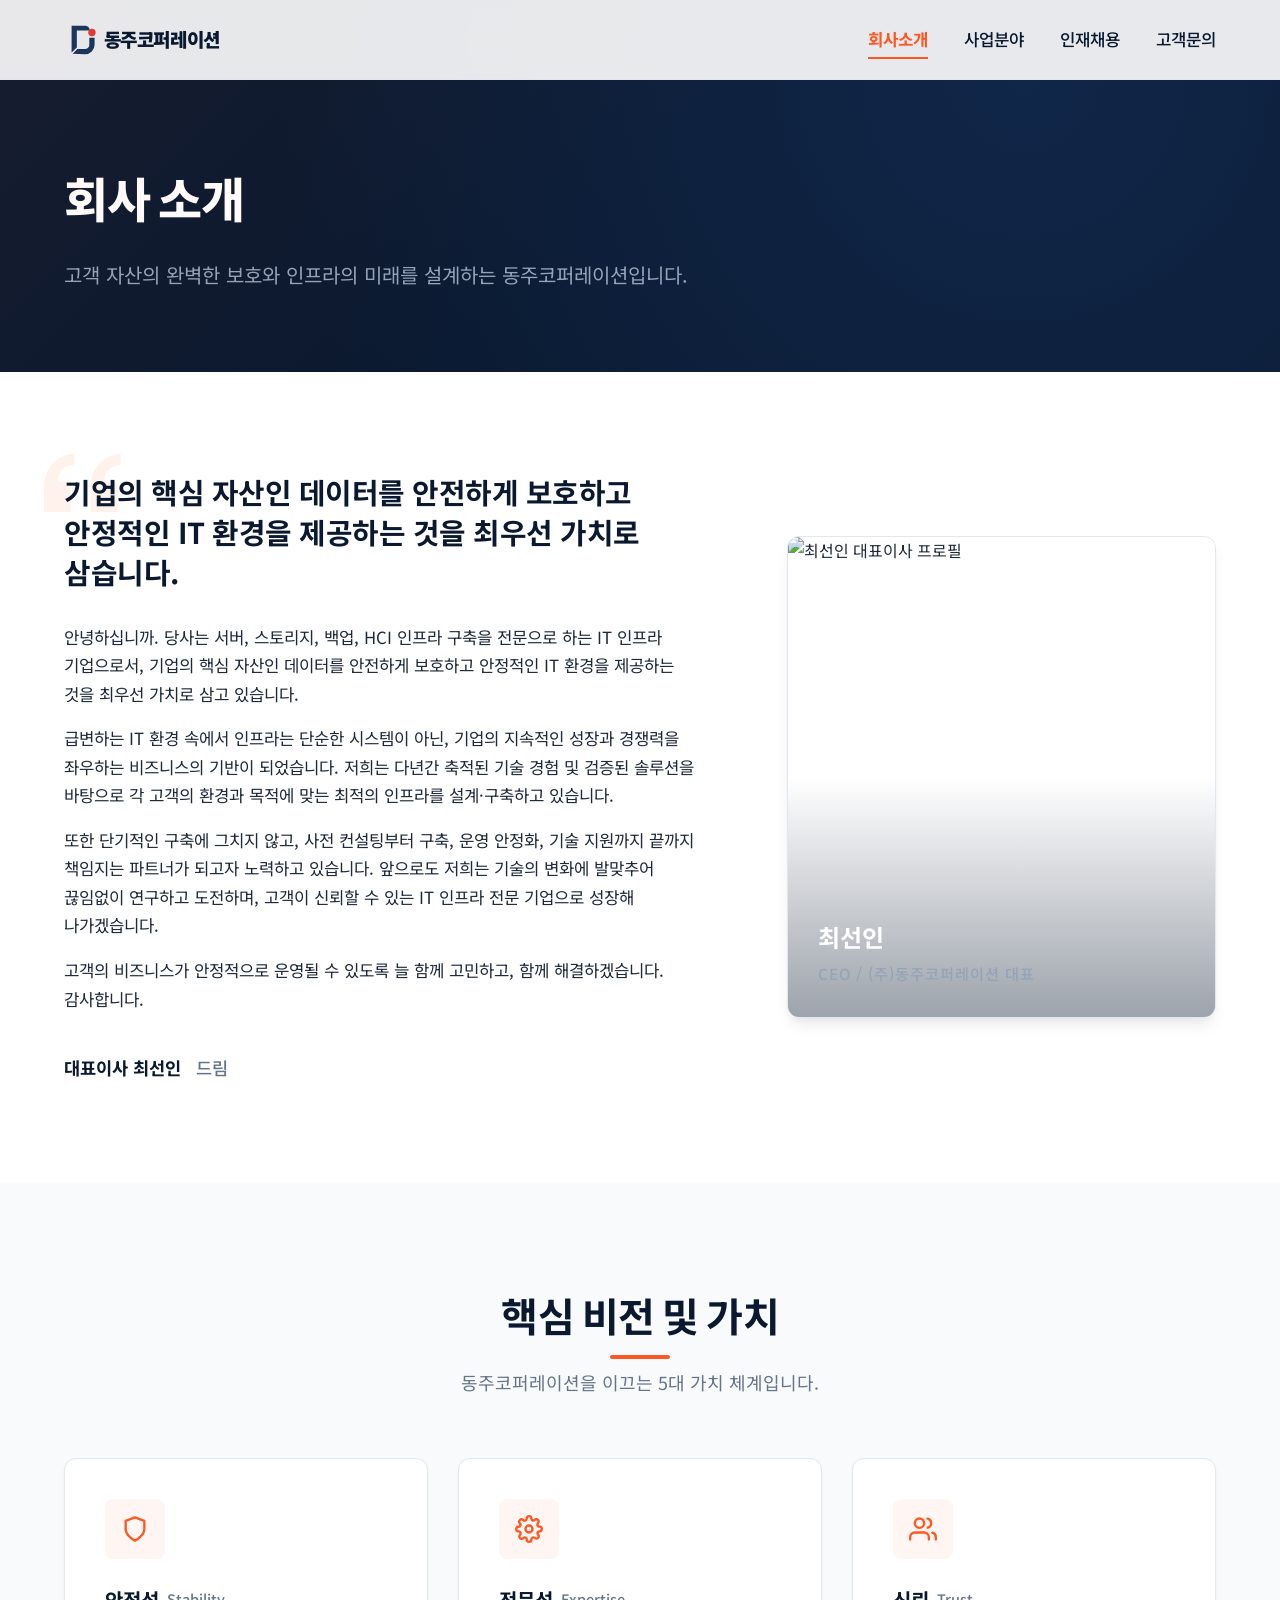
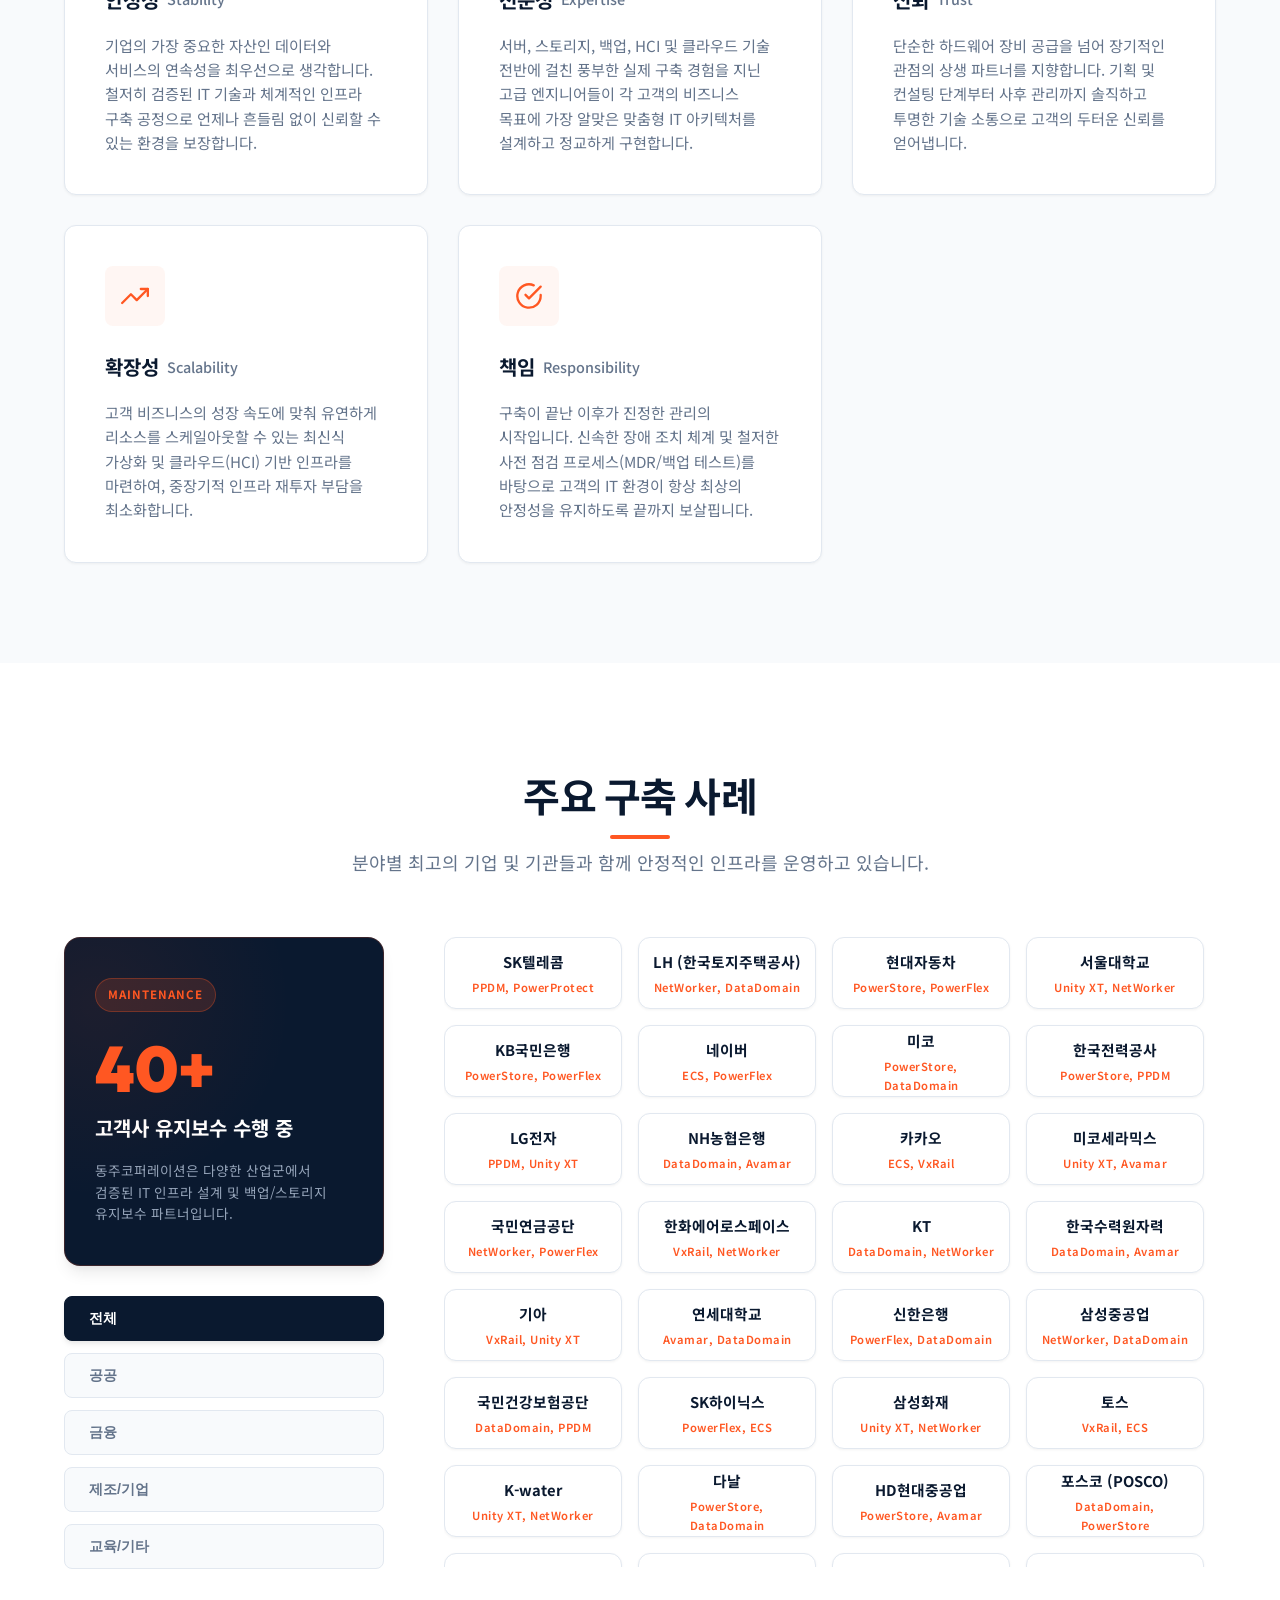
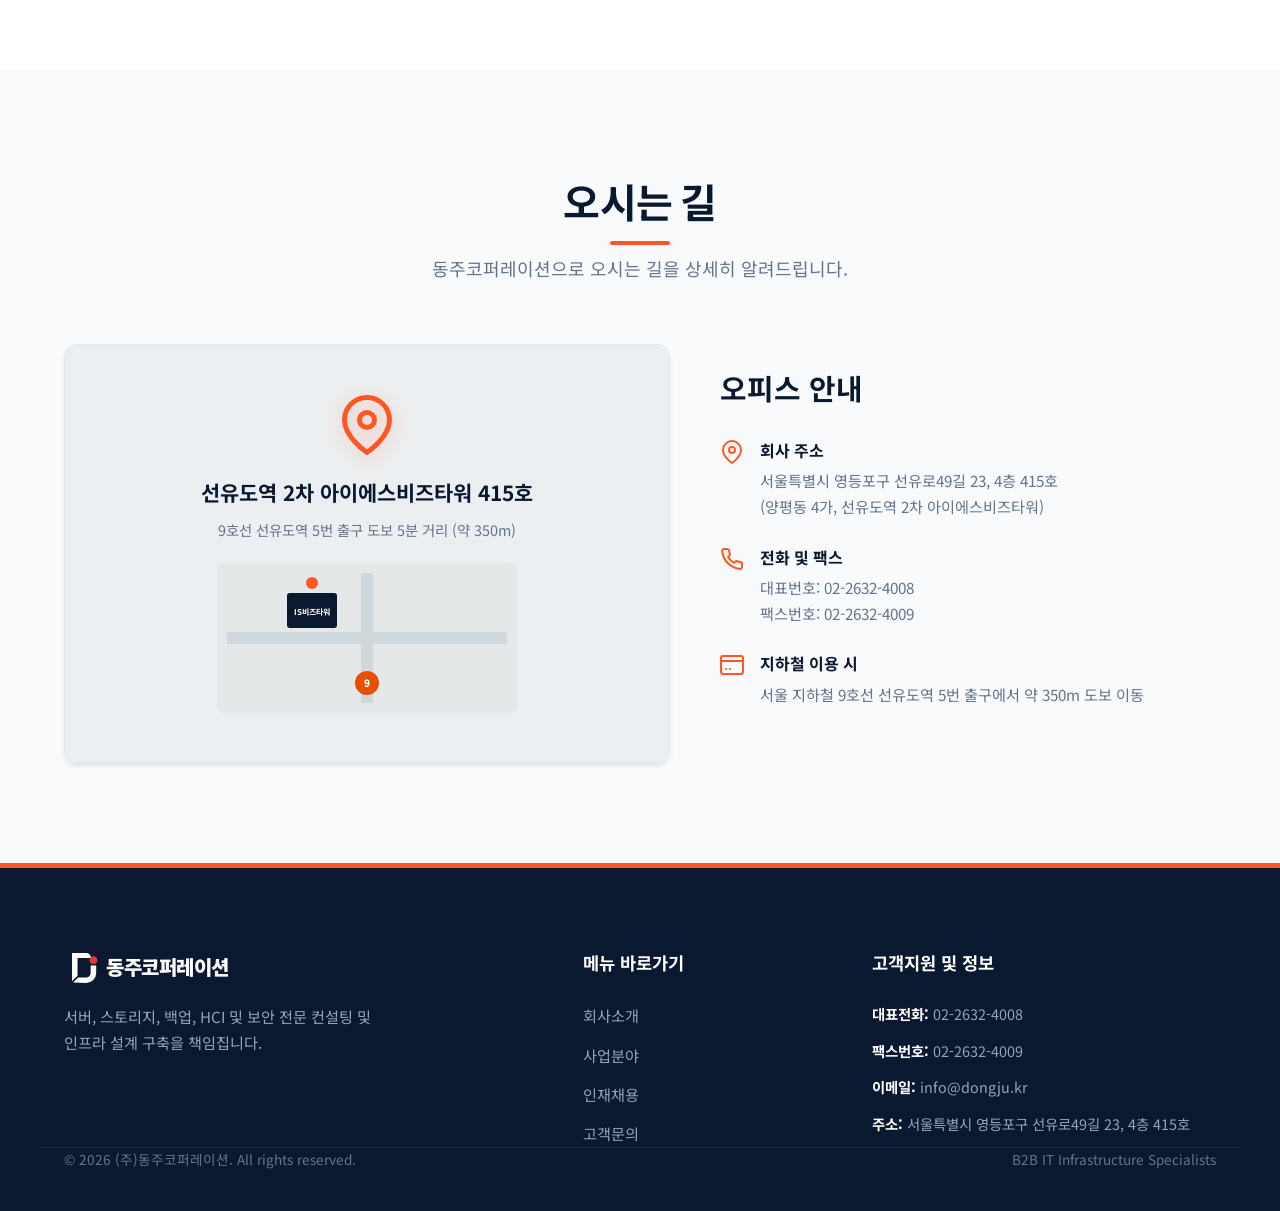
==== dongju-coporation-renewal-v1/about.html @ b97d5f6f "초기 업로드" ====
﻿<!DOCTYPE html>
<html lang="ko">
<head>
  <meta charset="UTF-8">
  <meta name="viewport" content="width=device-width, initial-scale=1.0">
  <title>회사소개 - (주)동주코퍼레이션</title>
  <meta name="description" content="동주코퍼레이션은 데이터 보호와 안정적 비즈니스 IT 인프라 환경 구축을 위해 가치 있는 솔루션을 제시하는 IT 전문 기업입니다.">
  <link rel="stylesheet" href="css/style.css">
</head>
<body>

  <!-- Header -->
  <header class="header">
    <div class="header-container">
      <a href="index.html" class="logo">
        <!-- Logo SVG -->
        <svg class="logo-svg" width="200" height="40" viewBox="0 0 200 40" fill="none" xmlns="http://www.w3.org/2000/svg">
          <g transform="translate(-0.26, -6.16) scale(0.5814)">
            <!-- Top Hook -->
            <path d="M 14.2 67.8 L 14.2 19.2 L 38.5 19.2 A 8.4 8.4 0 0 1 47.0 27.6 L 23.7 27.6 L 23.7 58.4 Z" fill="#1B365D" />
            <!-- Bottom Hook -->
            <path d="M 16.2 69.9 L 24.7 61.4 L 38.5 61.4 A 7.8 7.8 0 0 0 46.3 53.5 L 46.3 40.8 L 55.8 40.8 L 55.8 53.5 A 17.3 17.3 0 0 1 38.5 70.8 L 16.2 69.9 Z" fill="#1B365D" />
            <!-- Red Circle Point -->
            <circle cx="51.0" cy="31.4" r="6.7" fill="#E13B30" />
          </g>
          <text x="42" y="27" fill="#0A192F" font-family="'Noto Sans KR', sans-serif" font-size="20" font-weight="900" letter-spacing="-0.5">동주코퍼레이션</text>
        </svg>
      </a>
      <nav>
        <ul class="nav-menu">
          <li><a href="about.html" class="nav-link active">회사소개</a></li>
          <li><a href="solutions.html" class="nav-link">사업분야</a></li>
          <li><a href="careers.html" class="nav-link">인재채용</a></li>
          <li><a href="contact.html" class="nav-link">고객문의</a></li>
        </ul>
      </nav>
      <button class="hamburger" id="navToggle" aria-label="메뉴 열기">
        <span></span>
        <span></span>
        <span></span>
      </button>
    </div>
  </header>

  <!-- Sub Hero -->
  <section class="page-hero">
    <div class="container">
      <h1 class="page-hero-title">회사 소개</h1>
      <p class="page-hero-subtitle">고객 자산의 완벽한 보호와 인프라의 미래를 설계하는 동주코퍼레이션입니다.</p>
    </div>
  </section>

  <!-- CEO Section -->
  <section class="ceo-message-sec">
    <div class="container ceo-grid">
      <div class="ceo-msg-wrap">
        <!-- SVG Double Quote Decorative -->
        <svg class="quote-icon" width="80" height="80" viewBox="0 0 24 24" fill="currentColor">
          <path d="M14.017 21v-7.391c0-5.704 3.748-9.762 9-10.161v3.377c-3.055.308-4.916 2.174-5.02 5.093h4.02v9.082h-8zm-14 0v-7.391c0-5.704 3.748-9.762 9-10.161v3.377c-3.055.308-4.916 2.174-5.02 5.093h4.02v9.082h-8z"/>
        </svg>
        <h2 class="ceo-quote-text">
          기업의 핵심 자산인 데이터를 안전하게 보호하고<br>
          안정적인 IT 환경을 제공하는 것을 최우선 가치로 삼습니다.
        </h2>
        <div class="ceo-body-text">
          <p>안녕하십니까. 당사는 서버, 스토리지, 백업, HCI 인프라 구축을 전문으로 하는 IT 인프라 기업으로서, 기업의 핵심 자산인 데이터를 안전하게 보호하고 안정적인 IT 환경을 제공하는 것을 최우선 가치로 삼고 있습니다.</p>
          <p>급변하는 IT 환경 속에서 인프라는 단순한 시스템이 아닌, 기업의 지속적인 성장과 경쟁력을 좌우하는 비즈니스의 기반이 되었습니다. 저희는 다년간 축적된 기술 경험 및 검증된 솔루션을 바탕으로 각 고객의 환경과 목적에 맞는 최적의 인프라를 설계·구축하고 있습니다.</p>
          <p>또한 단기적인 구축에 그치지 않고, 사전 컨설팅부터 구축, 운영 안정화, 기술 지원까지 끝까지 책임지는 파트너가 되고자 노력하고 있습니다. 앞으로도 저희는 기술의 변화에 발맞추어 끊임없이 연구하고 도전하며, 고객이 신뢰할 수 있는 IT 인프라 전문 기업으로 성장해 나가겠습니다.</p>
          <p>고객의 비즈니스가 안정적으로 운영될 수 있도록 늘 함께 고민하고, 함께 해결하겠습니다. 감사합니다.</p>
        </div>
        <div class="ceo-sign">
          대표이사 <strong>최선인</strong> <span>드림</span>
        </div>
      </div>
      <div class="ceo-image-container">
        <!-- Tech/Profile Representative Image Link -->
        <img class="ceo-image" src="https://static.wixstatic.com/media/a38594_169686557c9547ebb536f97c9a74a8c5~mv2.png/v1/fill/w_448,h_591,al_c,lg_1,q_85,enc_avif,quality_auto/a38594_169686557c9547ebb536f97c9a74a8c5~mv2.png" alt="최선인 대표이사 프로필">
        <div class="ceo-image-badge">
          <div class="ceo-name">최선인</div>
          <div class="ceo-title">CEO / (주)동주코퍼레이션 대표</div>
        </div>
      </div>
    </div>
  </section>

  <!-- Core Values Detail Section -->
  <section class="section-bg-light">
    <div class="container">
      <div class="section-title-wrap">
        <h2 class="section-title">핵심 비전 및 가치</h2>
        <p class="section-subtitle">동주코퍼레이션을 이끄는 5대 가치 체계입니다.</p>
      </div>
      
      <div class="values-full-grid">
        <!-- 1. 안정성 -->
        <div class="value-full-card">
          <div class="value-full-icon-wrap">
            <svg width="28" height="28" viewBox="0 0 24 24" fill="none" stroke="currentColor" stroke-width="2" stroke-linecap="round" stroke-linejoin="round">
              <path d="M12 22s8-4 8-10V5l-8-3-8 3v7c0 6 8 10 8 10z"></path>
            </svg>
          </div>
          <h3 class="value-full-title">안정성 <span>Stability</span></h3>
          <p class="value-full-desc">기업의 가장 중요한 자산인 데이터와 서비스의 연속성을 최우선으로 생각합니다. 철저히 검증된 IT 기술과 체계적인 인프라 구축 공정으로 언제나 흔들림 없이 신뢰할 수 있는 환경을 보장합니다.</p>
        </div>

        <!-- 2. 전문성 -->
        <div class="value-full-card">
          <div class="value-full-icon-wrap">
            <svg width="28" height="28" viewBox="0 0 24 24" fill="none" stroke="currentColor" stroke-width="2" stroke-linecap="round" stroke-linejoin="round">
              <circle cx="12" cy="12" r="3"></circle>
              <path d="M19.4 15a1.65 1.65 0 0 0 .33 1.82l.06.06a2 2 0 1 1-2.83 2.83l-.06-.06a1.65 1.65 0 0 0-1.82-.33 1.65 1.65 0 0 0-1 1.51V21a2 2 0 0 1-4 0v-.09A1.65 1.65 0 0 0 9 19.4a1.65 1.65 0 0 0-1.82.33l-.06.06a2 2 0 1 1-2.83-2.83l.06-.06a1.65 1.65 0 0 0 .33-1.82 1.65 1.65 0 0 0-1.51-1H3a2 2 0 0 1 0-4h.09A1.65 1.65 0 0 0 4.6 9a1.65 1.65 0 0 0-.33-1.82l-.06-.06a2 2 0 1 1 2.83-2.83l.06.06a1.65 1.65 0 0 0 1.82.33H9a1.65 1.65 0 0 0 1-1.51V3a2 2 0 0 1 4 0v.09a1.65 1.65 0 0 0 1 1.51 1.65 1.65 0 0 0 1.82-.33l.06-.06a2 2 0 1 1 2.83 2.83l-.06.06a1.65 1.65 0 0 0-.33 1.82V9a1.65 1.65 0 0 0 1.51 1H21a2 2 0 0 1 0 4h-.09a1.65 1.65 0 0 0-1.51 1z"></path>
            </svg>
          </div>
          <h3 class="value-full-title">전문성 <span>Expertise</span></h3>
          <p class="value-full-desc">서버, 스토리지, 백업, HCI 및 클라우드 기술 전반에 걸친 풍부한 실제 구축 경험을 지닌 고급 엔지니어들이 각 고객의 비즈니스 목표에 가장 알맞은 맞춤형 IT 아키텍처를 설계하고 정교하게 구현합니다.</p>
        </div>

        <!-- 3. 신뢰 -->
        <div class="value-full-card">
          <div class="value-full-icon-wrap">
            <svg width="28" height="28" viewBox="0 0 24 24" fill="none" stroke="currentColor" stroke-width="2" stroke-linecap="round" stroke-linejoin="round">
              <path d="M17 21v-2a4 4 0 0 0-4-4H5a4 4 0 0 0-4 4v2"></path>
              <circle cx="9" cy="7" r="4"></circle>
              <path d="M23 21v-2a4 4 0 0 0-3-3.87"></path>
              <path d="M16 3.13a4 4 0 0 1 0 7.75"></path>
            </svg>
          </div>
          <h3 class="value-full-title">신뢰 <span>Trust</span></h3>
          <p class="value-full-desc">단순한 하드웨어 장비 공급을 넘어 장기적인 관점의 상생 파트너를 지향합니다. 기획 및 컨설팅 단계부터 사후 관리까지 솔직하고 투명한 기술 소통으로 고객의 두터운 신뢰를 얻어냅니다.</p>
        </div>

        <!-- 4. 확장성 -->
        <div class="value-full-card value-card-center">
          <div class="value-full-icon-wrap">
            <svg width="28" height="28" viewBox="0 0 24 24" fill="none" stroke="currentColor" stroke-width="2" stroke-linecap="round" stroke-linejoin="round">
              <polyline points="23 6 13.5 15.5 8.5 10.5 1 18"></polyline>
              <polyline points="17 6 23 6 23 12"></polyline>
            </svg>
          </div>
          <h3 class="value-full-title">확장성 <span>Scalability</span></h3>
          <p class="value-full-desc">고객 비즈니스의 성장 속도에 맞춰 유연하게 리소스를 스케일아웃할 수 있는 최신식 가상화 및 클라우드(HCI) 기반 인프라를 마련하여, 중장기적 인프라 재투자 부담을 최소화합니다.</p>
        </div>

        <!-- 5. 책임 -->
        <div class="value-full-card value-card-center">
          <div class="value-full-icon-wrap">
            <svg width="28" height="28" viewBox="0 0 24 24" fill="none" stroke="currentColor" stroke-width="2" stroke-linecap="round" stroke-linejoin="round">
              <path d="M22 11.08V12a10 10 0 1 1-5.93-9.14"></path>
              <polyline points="22 4 12 14.01 9 11.01"></polyline>
            </svg>
          </div>
          <h3 class="value-full-title">책임 <span>Responsibility</span></h3>
          <p class="value-full-desc">구축이 끝난 이후가 진정한 관리의 시작입니다. 신속한 장애 조치 체계 및 철저한 사전 점검 프로세스(MDR/백업 테스트)를 바탕으로 고객의 IT 환경이 항상 최상의 안정성을 유지하도록 끝까지 보살핍니다.</p>
        </div>
      </div>
    </div>
  </section>

  <!-- Client list Section -->
  <section id="reference" class="reference-sec">
    <div class="container">
      <div class="section-title-wrap">
        <h2 class="section-title">주요 구축 사례</h2>
        <p class="section-subtitle">분야별 최고의 기업 및 기관들과 함께 안정적인 인프라를 운영하고 있습니다.</p>
      </div>
      
      <div class="reference-container-split">
        
        <!-- Left Sidebar: Trust Card & Filter Tabs -->
        <div class="reference-sidebar">
          <!-- Trust Indicator Card -->
          <div class="trust-indicator-card">
            <div class="trust-badge">MAINTENANCE</div>
            <div class="trust-stat">40+</div>
            <h3 class="trust-title">고객사 유지보수 수행 중</h3>
            <p class="trust-desc">동주코퍼레이션은 다양한 산업군에서 검증된 IT 인프라 설계 및 백업/스토리지 유지보수 파트너입니다.</p>
          </div>
          
          <!-- Industry Classification Tabs -->
          <div class="industry-tabs">
            <button class="ind-tab-btn active" data-filter="all">전체</button>
            <button class="ind-tab-btn" data-filter="public">공공</button>
            <button class="ind-tab-btn" data-filter="finance">금융</button>
            <button class="ind-tab-btn" data-filter="enterprise">제조/기업</button>
            <button class="ind-tab-btn" data-filter="education">교육/기타</button>
          </div>
        </div>
        
        <!-- Right Side: Content -->
        <div class="reference-content">
        
        <!-- References Scroll Grid Wrapper -->
        <div class="reference-grid-wrapper">
          <div class="reference-scroll-grid">
            <div class="carousel-item-badge badge-with-sol" data-industry="enterprise">
              <div class="badge-client-name">SK텔레콤</div>
              <div class="badge-client-sol">PPDM, PowerProtect</div>
            </div>
            <div class="carousel-item-badge badge-with-sol" data-industry="public">
              <div class="badge-client-name">LH (한국토지주택공사)</div>
              <div class="badge-client-sol">NetWorker, DataDomain</div>
            </div>
            <div class="carousel-item-badge badge-with-sol" data-industry="enterprise">
              <div class="badge-client-name">현대자동차</div>
              <div class="badge-client-sol">PowerStore, PowerFlex</div>
            </div>
            <div class="carousel-item-badge badge-with-sol" data-industry="education">
              <div class="badge-client-name">서울대학교</div>
              <div class="badge-client-sol">Unity XT, NetWorker</div>
            </div>
            <div class="carousel-item-badge badge-with-sol" data-industry="finance">
              <div class="badge-client-name">KB국민은행</div>
              <div class="badge-client-sol">PowerStore, PowerFlex</div>
            </div>
            <div class="carousel-item-badge badge-with-sol" data-industry="enterprise">
              <div class="badge-client-name">네이버</div>
              <div class="badge-client-sol">ECS, PowerFlex</div>
            </div>
            <div class="carousel-item-badge badge-with-sol" data-industry="education">
              <div class="badge-client-name">미코</div>
              <div class="badge-client-sol">PowerStore, DataDomain</div>
            </div>
            <div class="carousel-item-badge badge-with-sol" data-industry="public">
              <div class="badge-client-name">한국전력공사</div>
              <div class="badge-client-sol">PowerStore, PPDM</div>
            </div>
            <div class="carousel-item-badge badge-with-sol" data-industry="enterprise">
              <div class="badge-client-name">LG전자</div>
              <div class="badge-client-sol">PPDM, Unity XT</div>
            </div>
            <div class="carousel-item-badge badge-with-sol" data-industry="finance">
              <div class="badge-client-name">NH농협은행</div>
              <div class="badge-client-sol">DataDomain, Avamar</div>
            </div>
            <div class="carousel-item-badge badge-with-sol" data-industry="enterprise">
              <div class="badge-client-name">카카오</div>
              <div class="badge-client-sol">ECS, VxRail</div>
            </div>
            <div class="carousel-item-badge badge-with-sol" data-industry="education">
              <div class="badge-client-name">미코세라믹스</div>
              <div class="badge-client-sol">Unity XT, Avamar</div>
            </div>
            <div class="carousel-item-badge badge-with-sol" data-industry="public">
              <div class="badge-client-name">국민연금공단</div>
              <div class="badge-client-sol">NetWorker, PowerFlex</div>
            </div>
            <div class="carousel-item-badge badge-with-sol" data-industry="enterprise">
              <div class="badge-client-name">한화에어로스페이스</div>
              <div class="badge-client-sol">VxRail, NetWorker</div>
            </div>
            <div class="carousel-item-badge badge-with-sol" data-industry="enterprise">
              <div class="badge-client-name">KT</div>
              <div class="badge-client-sol">DataDomain, NetWorker</div>
            </div>
            <div class="carousel-item-badge badge-with-sol" data-industry="public">
              <div class="badge-client-name">한국수력원자력</div>
              <div class="badge-client-sol">DataDomain, Avamar</div>
            </div>
            <div class="carousel-item-badge badge-with-sol" data-industry="enterprise">
              <div class="badge-client-name">기아</div>
              <div class="badge-client-sol">VxRail, Unity XT</div>
            </div>
            <div class="carousel-item-badge badge-with-sol" data-industry="education">
              <div class="badge-client-name">연세대학교</div>
              <div class="badge-client-sol">Avamar, DataDomain</div>
            </div>
            <div class="carousel-item-badge badge-with-sol" data-industry="finance">
              <div class="badge-client-name">신한은행</div>
              <div class="badge-client-sol">PowerFlex, DataDomain</div>
            </div>
            <div class="carousel-item-badge badge-with-sol" data-industry="enterprise">
              <div class="badge-client-name">삼성중공업</div>
              <div class="badge-client-sol">NetWorker, DataDomain</div>
            </div>
            <div class="carousel-item-badge badge-with-sol" data-industry="public">
              <div class="badge-client-name">국민건강보험공단</div>
              <div class="badge-client-sol">DataDomain, PPDM</div>
            </div>
            <div class="carousel-item-badge badge-with-sol" data-industry="enterprise">
              <div class="badge-client-name">SK하이닉스</div>
              <div class="badge-client-sol">PowerFlex, ECS</div>
            </div>
            <div class="carousel-item-badge badge-with-sol" data-industry="finance">
              <div class="badge-client-name">삼성화재</div>
              <div class="badge-client-sol">Unity XT, NetWorker</div>
            </div>
            <div class="carousel-item-badge badge-with-sol" data-industry="finance">
              <div class="badge-client-name">토스</div>
              <div class="badge-client-sol">VxRail, ECS</div>
            </div>
            <div class="carousel-item-badge badge-with-sol" data-industry="public">
              <div class="badge-client-name">K-water</div>
              <div class="badge-client-sol">Unity XT, NetWorker</div>
            </div>
            <div class="carousel-item-badge badge-with-sol" data-industry="finance">
              <div class="badge-client-name">다날</div>
              <div class="badge-client-sol">PowerStore, DataDomain</div>
            </div>
            <div class="carousel-item-badge badge-with-sol" data-industry="enterprise">
              <div class="badge-client-name">HD현대중공업</div>
              <div class="badge-client-sol">PowerStore, Avamar</div>
            </div>
            <div class="carousel-item-badge badge-with-sol" data-industry="enterprise">
              <div class="badge-client-name">포스코 (POSCO)</div>
              <div class="badge-client-sol">DataDomain, PowerStore</div>
            </div>
            <div class="carousel-item-badge badge-with-sol" data-industry="enterprise">
              <div class="badge-client-name">LG유플러스</div>
              <div class="badge-client-sol">Unity XT, Avamar</div>
            </div>
            <div class="carousel-item-badge badge-with-sol" data-industry="public">
              <div class="badge-client-name">서울교통공사</div>
              <div class="badge-client-sol">VxRail, Unity XT</div>
            </div>
            <div class="carousel-item-badge badge-with-sol" data-industry="education">
              <div class="badge-client-name">고려대학교</div>
              <div class="badge-client-sol">PowerStore, PPDM</div>
            </div>
            <div class="carousel-item-badge badge-with-sol" data-industry="finance">
              <div class="badge-client-name">하나은행</div>
              <div class="badge-client-sol">NetWorker, DataDomain</div>
            </div>
            <div class="carousel-item-badge badge-with-sol" data-industry="enterprise">
              <div class="badge-client-name">NHN</div>
              <div class="badge-client-sol">ECS, PowerFlex</div>
            </div>
            <div class="carousel-item-badge badge-with-sol" data-industry="education">
              <div class="badge-client-name">동주파트너스</div>
              <div class="badge-client-sol">Unity XT, Avamar</div>
            </div>
            <div class="carousel-item-badge badge-with-sol" data-industry="education">
              <div class="badge-client-name">포항공대</div>
              <div class="badge-client-sol">VxRail, NetWorker</div>
            </div>
            <div class="carousel-item-badge badge-with-sol" data-industry="finance">
              <div class="badge-client-name">현대해상</div>
              <div class="badge-client-sol">PowerStore, VxRail</div>
            </div>
            <div class="carousel-item-badge badge-with-sol" data-industry="enterprise">
              <div class="badge-client-name">우아한형제들</div>
              <div class="badge-client-sol">VxRail, PowerStore</div>
            </div>
            <div class="carousel-item-badge badge-with-sol" data-industry="public">
              <div class="badge-client-name">한국도로공사</div>
              <div class="badge-client-sol">PowerStore, DataDomain</div>
            </div>
            <div class="carousel-item-badge badge-with-sol" data-industry="public">
              <div class="badge-client-name">코레일</div>
              <div class="badge-client-sol">NetWorker, Unity XT</div>
            </div>
            <div class="carousel-item-badge badge-with-sol" data-industry="enterprise">
              <div class="badge-client-name">LG디스플레이</div>
              <div class="badge-client-sol">PowerStore, DataDomain</div>
            </div>
            <div class="carousel-item-badge badge-with-sol" data-industry="enterprise">
              <div class="badge-client-name">이마트</div>
              <div class="badge-client-sol">Unity XT, PPDM</div>
            </div>
            <div class="carousel-item-badge badge-with-sol" data-industry="enterprise">
              <div class="badge-client-name">CJ대한통운</div>
              <div class="badge-client-sol">Unity XT, PPDM</div>
            </div>
          </div>
        </div>
      </div>
      
    </div>
  </section>

  <!-- Location (Map) Section -->
  <section class="section-bg-light">
    <div class="container">
      <div class="section-title-wrap">
        <h2 class="section-title">오시는 길</h2>
        <p class="section-subtitle">동주코퍼레이션으로 오시는 길을 상세히 알려드립니다.</p>
      </div>
      
      <div class="location-grid">
        <!-- SVG Stylized Vector Map representation -->
        <div class="map-outer">
          <div class="map-placeholder-graphics">
            <svg class="map-icon-svg" width="60" height="60" viewBox="0 0 24 24" fill="none" stroke="currentColor" stroke-width="2" stroke-linecap="round" stroke-linejoin="round">
              <path d="M21 10c0 7-9 13-9 13s-9-6-9-13a9 9 0 0 1 18 0z"></path>
              <circle cx="12" cy="10" r="3"></circle>
            </svg>
            <div class="map-placeholder-title">선유도역 2차 아이에스비즈타워 415호</div>
            <p class="map-placeholder-desc">9호선 선유도역 5번 출구 도보 5분 거리 (약 350m)</p>
            <!-- A grid diagram of a map -->
            <svg width="300" height="150" viewBox="0 0 300 150" style="margin-top: 20px; background: rgba(0,0,0,0.03); border-radius: 6px;">
              <!-- Road grids -->
              <line x1="10" y1="75" x2="290" y2="75" stroke="#CFD8DC" stroke-width="12" />
              <line x1="150" y1="10" x2="150" y2="140" stroke="#CFD8DC" stroke-width="12" />
              <!-- Subways -->
              <circle cx="150" cy="120" r="12" fill="#E65100"/>
              <text x="150" y="124" fill="#FFFFFF" font-size="10" font-weight="900" text-anchor="middle">9</text>
              <!-- Target building -->
              <rect x="70" y="30" width="50" height="35" rx="3" fill="#0A192F"/>
              <text x="95" y="52" fill="#FFFFFF" font-size="8" text-anchor="middle" font-weight="700">IS비즈타워</text>
              <circle cx="95" cy="20" r="6" fill="#FF5722"/>
              <path d="M95 14l2 6h-4l2-6z" fill="#FF5722"/>
            </svg>
          </div>
        </div>
        
        <div class="location-info-panel">
          <h3 class="loc-info-title">오피스 안내</h3>
          
          <div class="loc-details-list">
            <div class="loc-detail-item">
              <div class="loc-item-icon">
                <svg width="24" height="24" viewBox="0 0 24 24" fill="none" stroke="currentColor" stroke-width="2" stroke-linecap="round" stroke-linejoin="round"><path d="M21 10c0 7-9 13-9 13s-9-6-9-13a9 9 0 0 1 18 0z"></path><circle cx="12" cy="10" r="3"></circle></svg>
              </div>
              <div class="loc-item-text">
                <h4>회사 주소</h4>
                <p>서울특별시 영등포구 선유로49길 23, 4층 415호<br>(양평동 4가, 선유도역 2차 아이에스비즈타워)</p>
              </div>
            </div>

            <div class="loc-detail-item">
              <div class="loc-item-icon">
                <svg width="24" height="24" viewBox="0 0 24 24" fill="none" stroke="currentColor" stroke-width="2" stroke-linecap="round" stroke-linejoin="round"><path d="M22 16.92v3a2 2 0 0 1-2.18 2 19.79 19.79 0 0 1-8.63-3.07 19.5 19.5 0 0 1-6-6 19.79 19.79 0 0 1-3.07-8.67A2 2 0 0 1 4.11 2h3a2 2 0 0 1 2 1.72 12.84 12.84 0 0 0 .7 2.81 2 2 0 0 1-.45 2.11L8.09 9.91a16 16 0 0 0 6 6l1.27-1.27a2 2 0 0 1 2.11-.45 12.84 12.84 0 0 0 2.81.7A2 2 0 0 1 22 16.92z"></path></svg>
              </div>
              <div class="loc-item-text">
                <h4>전화 및 팩스</h4>
                <p>대표번호: 02-2632-4008<br>팩스번호: 02-2632-4009</p>
              </div>
            </div>

            <div class="loc-detail-item">
              <div class="loc-item-icon">
                <svg width="24" height="24" viewBox="0 0 24 24" fill="none" stroke="currentColor" stroke-width="2" stroke-linecap="round" stroke-linejoin="round"><rect x="1" y="3" width="22" height="18" rx="2" ry="2"></rect><line x1="1" y1="8" x2="23" y2="8"></line><line x1="6" y1="16" x2="6.01" y2="16"></line><line x1="10" y1="16" x2="10.01" y2="16"></line></svg>
              </div>
              <div class="loc-item-text">
                <h4>지하철 이용 시</h4>
                <p>서울 지하철 9호선 선유도역 5번 출구에서 약 350m 도보 이동</p>
              </div>
            </div>
          </div>
        </div>
      </div>
    </div>
  </section>

  <!-- Footer -->
  <footer class="footer">
    <div class="container footer-grid">
      <div class="footer-brand">
        <a href="index.html" class="footer-logo">
          <svg width="200" height="40" viewBox="0 0 200 40" fill="none" xmlns="http://www.w3.org/2000/svg">
            <g transform="translate(-0.26, -6.16) scale(0.5814)">
              <!-- Top Hook -->
              <path d="M 14.2 67.8 L 14.2 19.2 L 38.5 19.2 A 8.4 8.4 0 0 1 47.0 27.6 L 23.7 27.6 L 23.7 58.4 Z" fill="#FFFFFF" />
              <!-- Bottom Hook -->
              <path d="M 16.2 69.9 L 24.7 61.4 L 38.5 61.4 A 7.8 7.8 0 0 0 46.3 53.5 L 46.3 40.8 L 55.8 40.8 L 55.8 53.5 A 17.3 17.3 0 0 1 38.5 70.8 L 16.2 69.9 Z" fill="#FFFFFF" />
              <!-- Red Circle Point -->
              <circle cx="51.0" cy="31.4" r="6.7" fill="#E13B30" />
            </g>
            <text x="42" y="27" fill="#FFFFFF" font-family="'Noto Sans KR', sans-serif" font-size="20" font-weight="900" letter-spacing="-0.5">동주코퍼레이션</text>
          </svg>
        </a>
        <p class="footer-desc">
          서버, 스토리지, 백업, HCI 및 보안 전문 컨설팅 및 인프라 설계 구축을 책임집니다.
        </p>
      </div>
      <div>
        <h4 class="footer-title">메뉴 바로가기</h4>
        <ul class="footer-links">
          <li><a href="about.html">회사소개</a></li>
          <li><a href="solutions.html">사업분야</a></li>
          <li><a href="careers.html">인재채용</a></li>
          <li><a href="contact.html">고객문의</a></li>
        </ul>
      </div>
      <div>
        <h4 class="footer-title">고객지원 및 정보</h4>
        <div class="footer-info">
          <p><strong>대표전화:</strong> 02-2632-4008</p>
          <p><strong>팩스번호:</strong> 02-2632-4009</p>
          <p><strong>이메일:</strong> info@dongju.kr</p>
          <p><strong>주소:</strong> 서울특별시 영등포구 선유로49길 23, 4층 415호</p>
        </div>
      </div>
    </div>
    <div class="container footer-bottom">
      <p>&copy; 2026 (주)동주코퍼레이션. All rights reserved.</p>
      <p>B2B IT Infrastructure Specialists</p>
    </div>
  </footer>

  <script src="js/main.js"></script>
</body>
</html>
---- dongju-coporation-renewal-v1/css/style.css ----
﻿@import url('https://fonts.googleapis.com/css2?family=Noto+Sans+KR:wght@300;400;500;700;900&family=Outfit:wght@300;400;500;600;700;800&display=swap');

:root {
  --primary-color: #0A192F;       /* Deep Navy */
  --primary-light: #172A45;       /* Navy Light */
  --primary-dark: #020C1B;        /* Navy Dark */
  --accent-color: #FF5722;        /* Orange-Red */
  --accent-hover: #E64A19;
  --bg-white: #FFFFFF;
  --bg-light: #F8FAFC;            /* Slate 50 */
  --text-main: #1E293B;           /* Slate 800 */
  --text-muted: #64748B;          /* Slate 500 */
  --border-color: #E2E8F0;        /* Slate 200 */
  --shadow-sm: 0 1px 3px rgba(0, 0, 0, 0.05);
  --shadow-md: 0 4px 6px -1px rgba(0, 0, 0, 0.08), 0 2px 4px -1px rgba(0, 0, 0, 0.04);
  --shadow-lg: 0 10px 15px -3px rgba(0, 0, 0, 0.08), 0 4px 6px -2px rgba(0, 0, 0, 0.04);
  --transition: all 0.3s cubic-bezier(0.4, 0, 0.2, 1);
  --font-family: 'Noto Sans KR', -apple-system, BlinkMacSystemFont, sans-serif;
  --font-title: 'Outfit', 'Noto Sans KR', sans-serif;
}

/* Global Reset & Base */
* {
  box-sizing: border-box;
  margin: 0;
  padding: 0;
  word-break:keep-all;
}

html {
  scroll-behavior: smooth;
}

body {
  font-family: var(--font-family);
  color: var(--text-main);
  background-color: var(--bg-white);
  line-height: 1.7;
  overflow-x: hidden;
}

a {
  text-decoration: none;
  color: inherit;
  transition: var(--transition);
}

ul {
  list-style: none;
}

/* Header styling */
.header {
  position: fixed;
  top: 0;
  left: 0;
  width: 100%;
  height: 80px;
  background: rgba(255, 255, 255, 0.9);
  backdrop-filter: blur(12px);
  -webkit-backdrop-filter: blur(12px);
  border-bottom: 1px solid rgba(226, 232, 240, 0.8);
  z-index: 1000;
  transition: var(--transition);
}

.header.scrolled {
  height: 64px;
  background: rgba(255, 255, 255, 0.95);
  box-shadow: var(--shadow-sm);
}

.header-container {
  display: flex;
  justify-content: space-between;
  align-items: center;
  height: 100%;
  max-width: 1200px;
  margin: 0 auto;
  padding: 0 24px;
}

.logo {
  display: flex;
  align-items: center;
}

.logo-svg {
  height: 38px;
  width: auto;
  display: block;
}

/* Navigation Links */
.nav-menu {
  display: flex;
  align-items: center;
  gap: 36px;
}

.nav-link {
  font-weight: 500;
  color: var(--primary-color);
  font-size: 1.05rem;
  padding: 8px 0;
  position: relative;
}

.nav-link::after {
  content: '';
  position: absolute;
  bottom: 0;
  left: 0;
  width: 0;
  height: 2px;
  background-color: var(--accent-color);
  transition: var(--transition);
}

.nav-link:hover {
  color: var(--accent-color);
}

.nav-link:hover::after,
.nav-link.active::after {
  width: 100%;
}

.nav-link.active {
  color: var(--accent-color);
  font-weight: 700;
}

/* Mobile Toggle */
.hamburger {
  display: none;
  cursor: pointer;
  background: none;
  border: none;
}

.hamburger span {
  display: block;
  width: 25px;
  height: 3px;
  background-color: var(--primary-color);
  margin: 5px 0;
  transition: var(--transition);
}

/* Footer Section */
.footer {
  background-color: var(--primary-color);
  color: #E2E8F0;
  padding: 80px 0 40px 0;
  border-top: 5px solid var(--accent-color);
}

.footer-grid {
  display: grid;
  grid-template-columns: 2fr 1fr 1.5fr;
  gap: 60px;
  margin-bottom: 60px;
}

.footer-brand {
  display: flex;
  flex-direction: column;
  gap: 20px;
}

.footer-logo {
  width: auto;
  height: 36px;
}

.footer-desc {
  font-size: 0.95rem;
  color: #94A3B8;
  max-width: 320px;
}

.footer-title {
  font-size: 1.1rem;
  font-weight: 700;
  color: var(--bg-white);
  margin-bottom: 24px;
  position: relative;
  display: inline-block;
}

.footer-links {
  display: flex;
  flex-direction: column;
  gap: 12px;
}

.footer-links a {
  font-size: 0.95rem;
  color: #94A3B8;
}

.footer-links a:hover {
  color: var(--accent-color);
  padding-left: 5px;
}

.footer-info {
  display: flex;
  flex-direction: column;
  gap: 12px;
  font-size: 0.9rem;
  color: #94A3B8;
}

.footer-info strong {
  color: var(--bg-white);
}

.footer-bottom {
  border-top: 1px solid #1E293B;
  padding-top: 30px;
  display: flex;
  justify-content: space-between;
  align-items: center;
  flex-wrap: wrap;
  gap: 20px;
  font-size: 0.85rem;
  color: #64748B;
}

/* General Layout Elements */
.container {
  width: 100%;
  max-width: 1200px;
  margin: 0 auto;
  padding: 0 24px;
}

section {
  padding: 100px 0;
}

.section-bg-light {
  background-color: var(--bg-light);
}

.section-title-wrap {
  text-align: center;
  margin-bottom: 60px;
}

.section-title {
  font-family: var(--font-title);
  font-size: 2.5rem;
  font-weight: 700;
  color: var(--primary-color);
  margin-bottom: 16px;
  position: relative;
  display: inline-block;
  letter-spacing: -0.5px;
}

.section-title::after {
  content: '';
  position: absolute;
  bottom: -8px;
  left: 50%;
  transform: translateX(-50%);
  width: 60px;
  height: 4px;
  background-color: var(--accent-color);
  border-radius: 2px;
}

.section-subtitle {
  color: var(--text-muted);
  font-size: 1.125rem;
  max-width: 600px;
  margin: 0 auto;
}

/* Buttons */
.btn-wrap {
  display: flex;
  gap: 16px;
}

.btn {
  display: inline-flex;
  align-items: center;
  justify-content: center;
  padding: 14px 28px;
  font-size: 1rem;
  font-weight: 600;
  border-radius: 6px;
  cursor: pointer;
  transition: var(--transition);
  border: 1px solid transparent;
}

.btn-primary {
  background-color: var(--accent-color);
  color: var(--bg-white);
  box-shadow: 0 4px 14px rgba(255, 87, 34, 0.3);
}

.btn-primary:hover {
  background-color: var(--accent-hover);
  transform: translateY(-2px);
  box-shadow: 0 6px 20px rgba(255, 87, 34, 0.4);
}

.btn-outline {
  border-color: var(--primary-color);
  color: var(--primary-color);
  background-color: transparent;
}

.btn-outline:hover {
  background-color: var(--primary-color);
  color: var(--bg-white);
  transform: translateY(-2px);
}

.btn-white {
  background-color: var(--bg-white);
  color: var(--primary-color);
}

.btn-white:hover {
  transform: translateY(-2px);
  box-shadow: var(--shadow-lg);
}

/* Page Sub-Hero Banner */
.page-hero {
  background-color: var(--primary-color);
  color: var(--bg-white);
  padding: 160px 0 80px 0;
  position: relative;
  overflow: hidden;
  background-image: radial-gradient(circle at 80% 20%, rgba(21, 48, 91, 0.6) 0%, rgba(10, 25, 47, 1) 70%);
}

.page-hero::before {
  content: '';
  position: absolute;
  top: 0;
  left: 0;
  right: 0;
  bottom: 0;
  background: linear-gradient(135deg, rgba(255,87,34,0.05) 0%, rgba(255,87,34,0) 50%);
  pointer-events: none;
}

.page-hero-title {
  font-family: var(--font-title);
  font-size: 3rem;
  font-weight: 800;
  margin-bottom: 16px;
  letter-spacing: -1px;
}

.page-hero-subtitle {
  color: #94A3B8;
  font-size: 1.25rem;
  max-width: 700px;
}

/* ----------------- 3. index.html styles ----------------- */
.index-hero {
  padding: 220px 0 140px 0;
  background-color: var(--primary-color);
  color: var(--bg-white);
  position: relative;
  overflow: hidden;
  background-image: radial-gradient(circle at 85% 15%, #15305B 0%, #0A192F 70%);
}

.index-hero::after {
  content: '';
  position: absolute;
  top: 0;
  right: 0;
  width: 50%;
  height: 100%;
  background: radial-gradient(circle at 60% 50%, rgba(255, 87, 34, 0.08) 0%, rgba(255, 87, 34, 0) 60%);
  pointer-events: none;
}

.index-hero-grid {
  display: grid;
  grid-template-columns: 1.2fr 0.8fr;
  align-items: center;
  gap: 40px;
}

.hero-tag {
  display: inline-flex;
  align-items: center;
  gap: 8px;
  background-color: rgba(255, 87, 34, 0.1);
  color: #FF7A45;
  padding: 6px 16px;
  border-radius: 20px;
  font-weight: 600;
  font-size: 0.9rem;
  margin-bottom: 24px;
  border: 1px solid rgba(255, 87, 34, 0.2);
}

.hero-tag span {
  width: 6px;
  height: 6px;
  background-color: var(--accent-color);
  border-radius: 50%;
  display: inline-block;
  box-shadow: 0 0 8px var(--accent-color);
}

.index-hero-title {
  font-family: var(--font-title);
  font-size: 3.5rem;
  font-weight: 800;
  line-height: 1.25;
  margin-bottom: 24px;
  letter-spacing: -1.5px;
}

.index-hero-title span {
  color: var(--accent-color);
  background: linear-gradient(135deg, #FF7A45 0%, #FF5722 100%);
  -webkit-background-clip: text;
  -webkit-text-fill-color: transparent;
}

.index-hero-desc {
  font-size: 1.2rem;
  color: #94A3B8;
  margin-bottom: 40px;
  max-width: 600px;
}

.index-hero-graphic {
  position: relative;
  display: flex;
  justify-content: center;
  align-items: center;
}

.hero-network-svg {
  width: 100%;
  max-width: 420px;
  opacity: 0.85;
  filter: drop-shadow(0 10px 30px rgba(21, 48, 91, 0.5));
}

/* Solutions summary */
.solution-grid {
  display: grid;
  grid-template-columns: repeat(3, 1fr);
  gap: 30px;
}

.solution-card {
  background-color: var(--bg-white);
  border-radius: 12px;
  padding: 48px 36px;
  border: 1px solid var(--border-color);
  box-shadow: var(--shadow-sm);
  transition: var(--transition);
  position: relative;
  overflow: hidden;
  display: flex;
  flex-direction: column;
}

.solution-card::before {
  content: '';
  position: absolute;
  top: 0;
  left: 0;
  width: 4px;
  height: 0;
  background-color: var(--accent-color);
  transition: var(--transition);
}

.solution-card:hover {
  transform: translateY(-8px);
  box-shadow: var(--shadow-lg);
  border-color: transparent;
}

.solution-card:hover::before {
  height: 100%;
}

.sol-card-icon {
  margin-bottom: 30px;
  color: var(--primary-color);
}

.solution-card:hover .sol-card-icon {
  color: var(--accent-color);
  transform: scale(1.1);
  transition: var(--transition);
}

.sol-card-title {
  font-size: 1.4rem;
  font-weight: 700;
  color: var(--primary-color);
  margin-bottom: 16px;
}

.sol-card-desc {
  color: var(--text-muted);
  font-size: 0.95rem;
  margin-bottom: 24px;
  flex-grow: 1;
}

.sol-card-link {
  font-weight: 600;
  color: var(--primary-color);
  display: inline-flex;
  align-items: center;
  gap: 8px;
  font-size: 0.95rem;
}

.sol-card-link svg {
  transition: var(--transition);
}

.solution-card:hover .sol-card-link {
  color: var(--accent-color);
}

.solution-card:hover .sol-card-link svg {
  transform: translateX(4px);
  stroke: var(--accent-color);
}

/* Main values preview */
.values-preview {
  background-color: var(--bg-light);
}

.values-grid {
  display: grid;
  grid-template-columns: repeat(5, 1fr);
  gap: 20px;
}

.value-preview-card {
  background: var(--bg-white);
  padding: 30px 24px;
  border-radius: 8px;
  border: 1px solid var(--border-color);
  text-align: center;
  transition: var(--transition);
}

.value-preview-card:hover {
  transform: translateY(-5px);
  box-shadow: var(--shadow-md);
  border-color: var(--accent-color);
}

.value-preview-icon {
  color: var(--accent-color);
  margin-bottom: 20px;
}

.value-preview-title {
  font-size: 1.15rem;
  font-weight: 700;
  color: var(--primary-color);
  margin-bottom: 12px;
}

.value-preview-desc {
  font-size: 0.85rem;
  color: var(--text-muted);
  line-height: 1.5;
}

/* Reference rolling banner */
.references-sec {
  background: var(--bg-white);
  padding: 80px 0;
  border-top: 1px solid var(--border-color);
}

.carousel-title {
  text-align: center;
  font-size: 1.25rem;
  font-weight: 700;
  color: var(--primary-color);
  margin-bottom: 40px;
}

.carousel-container {
  overflow: hidden;
  position: relative;
  width: 100%;
  padding: 10px 0;
}

.carousel-container::before,
.carousel-container::after {
  content: '';
  position: absolute;
  top: 0;
  width: 120px;
  height: 100%;
  z-index: 2;
  pointer-events: none;
}

.carousel-container::before {
  left: 0;
  background: linear-gradient(to right, var(--bg-white) 0%, rgba(255,255,255,0) 100%);
}

.carousel-container::after {
  right: 0;
  background: linear-gradient(to left, var(--bg-white) 0%, rgba(255,255,255,0) 100%);
}

.carousel-track {
  display: flex;
  width: calc(250px * 14); /* 7 logos cloned = 14 items */
  animation: scroll 30s linear infinite;
  align-items: center;
  gap: 40px;
}

.carousel-item {
  width: 210px;
  height: 60px;
  display: flex;
  align-items: center;
  justify-content: center;
  opacity: 0.55;
  filter: grayscale(100%);
  transition: var(--transition);
}

.carousel-item:hover {
  opacity: 1;
  filter: grayscale(0%);
}

.carousel-logo {
  height: 36px;
  width: auto;
}

@keyframes scroll {
  0% {
    transform: translateX(0);
  }
  100% {
    transform: translateX(calc(-250px * 7));
  }
}

.carousel-more-wrap {
  display: flex;
  justify-content: center;
  margin-top: 40px;
}

.btn-ref-more {
  border-radius: 30px;
  padding: 12px 30px;
  font-size: 0.95rem;
  border-color: var(--primary-color);
  color: var(--primary-color);
  background-color: transparent;
  box-shadow: var(--shadow-sm);
  display: inline-flex;
  align-items: center;
  justify-content: center;
  font-weight: 600;
  transition: var(--transition);
}

.btn-ref-more:hover {
  background-color: var(--primary-color);
  color: var(--bg-white);
  transform: translateY(-2px);
  box-shadow: var(--shadow-md);
}

.btn-ref-more .arrow {
  margin-left: 8px;
  transition: transform 0.2s ease;
  display: inline-block;
}

.btn-ref-more:hover .arrow {
  transform: translateX(4px);
}

/* Info CTA section */
.info-cta {
  background-color: var(--primary-color);
  color: var(--bg-white);
  padding: 100px 0;
  position: relative;
  overflow: hidden;
  text-align: center;
}

.info-cta::before {
  content: '';
  position: absolute;
  top: 0;
  left: 0;
  right: 0;
  bottom: 0;
  background: radial-gradient(circle at 50% 50%, rgba(255,87,34,0.1) 0%, rgba(255,87,34,0) 75%);
  pointer-events: none;
}

.info-cta-title {
  font-size: 2.2rem;
  font-weight: 700;
  margin-bottom: 20px;
}

.info-cta-desc {
  font-size: 1.15rem;
  color: #94A3B8;
  max-width: 650px;
  margin: 0 auto 40px auto;
}

.info-cta .btn-primary {
  margin-top: 10px;
}

/* ----------------- 4. about.html styles ----------------- */
/* CEO message */
.ceo-grid {
  display: grid;
  grid-template-columns: 1.2fr 0.8fr;
  gap: 80px;
  align-items: center;
}

.ceo-msg-wrap {
  position: relative;
}

.quote-icon {
  position: absolute;
  top: -30px;
  left: -20px;
  color: rgba(255, 87, 34, 0.08);
  z-index: 0;
}

.ceo-quote-text {
  font-size: 1.8rem;
  font-weight: 700;
  line-height: 1.4;
  color: var(--primary-color);
  margin-bottom: 30px;
  position: relative;
  z-index: 1;
  letter-spacing: -0.5px;
}

.ceo-body-text {
  font-size: 1.05rem;
  color: var(--text-main);
  margin-bottom: 24px;
  display: flex;
  flex-direction: column;
  gap: 16px;
}

.ceo-sign {
  margin-top: 40px;
  font-size: 1.1rem;
  font-weight: 700;
  color: var(--primary-color);
}

.ceo-sign span {
  color: var(--text-muted);
  font-weight: 500;
  margin-left: 10px;
}

.ceo-image-container {
  position: relative;
  border-radius: 12px;
  overflow: hidden;
  box-shadow: var(--shadow-lg);
  border: 1px solid var(--border-color);
}

.ceo-image-container::before {
  content: '';
  position: absolute;
  top: 0;
  left: 0;
  width: 100%;
  height: 100%;
  background: linear-gradient(to top, rgba(10, 25, 47, 0.4) 0%, rgba(10, 25, 47, 0) 50%);
  z-index: 1;
}

.ceo-image {
  width: 100%;
  height: 480px;
  object-fit: cover;
  display: block;
}

.ceo-image-badge {
  position: absolute;
  bottom: 30px;
  left: 30px;
  color: var(--bg-white);
  z-index: 2;
}

.ceo-name {
  font-size: 1.5rem;
  font-weight: 700;
  margin-bottom: 4px;
}

.ceo-title {
  color: #94A3B8;
  font-size: 0.95rem;
  font-weight: 500;
  letter-spacing: 1px;
}

/* Core values full layout */
.values-full-grid {
  display: grid;
  grid-template-columns: repeat(3, 1fr);
  gap: 30px;
}

.value-full-card {
  background-color: var(--bg-white);
  border: 1px solid var(--border-color);
  border-radius: 12px;
  padding: 40px;
  box-shadow: var(--shadow-sm);
  transition: var(--transition);
}

.value-full-card:hover {
  transform: translateY(-6px);
  box-shadow: var(--shadow-lg);
  border-color: var(--accent-color);
}

.value-full-icon-wrap {
  width: 60px;
  height: 60px;
  background-color: rgba(255, 87, 34, 0.05);
  border-radius: 8px;
  display: flex;
  align-items: center;
  justify-content: center;
  margin-bottom: 24px;
  color: var(--accent-color);
}

.value-full-card:hover .value-full-icon-wrap {
  background-color: var(--accent-color);
  color: var(--bg-white);
  transition: var(--transition);
}

.value-full-title {
  font-size: 1.25rem;
  font-weight: 700;
  color: var(--primary-color);
  margin-bottom: 16px;
  display: flex;
  align-items: center;
  gap: 8px;
}

.value-full-title span {
  font-size: 0.9rem;
  color: var(--text-muted);
  font-weight: 500;
}

.value-full-desc {
  font-size: 0.95rem;
  color: var(--text-muted);
  line-height: 1.6;
}

.value-card-center {
  grid-column: span 1;
}

/* Client logos grid page */
.reference-intro-text {
  text-align: center;
  font-size: 1.15rem;
  color: var(--text-main);
  max-width: 700px;
  margin: -20px auto 50px auto;
}

.reference-grid {
  display: grid;
  grid-template-columns: repeat(4, 1fr);
  gap: 20px;
}

.ref-logo-card {
  background-color: var(--bg-white);
  border: 1px solid var(--border-color);
  border-radius: 8px;
  height: 100px;
  display: flex;
  align-items: center;
  justify-content: center;
  padding: 20px;
  transition: var(--transition);
}

.ref-logo-card:hover {
  box-shadow: var(--shadow-md);
  transform: scale(1.03);
  border-color: var(--primary-light);
}

.ref-logo-card svg {
  max-width: 100%;
  height: auto;
  opacity: 0.6;
  transition: var(--transition);
}

.ref-logo-card:hover svg {
  opacity: 1;
}

/* Map Location styling */
.location-grid {
  display: grid;
  grid-template-columns: 1.1fr 0.9fr;
  gap: 50px;
  align-items: stretch;
}

.map-outer {
  border-radius: 12px;
  overflow: hidden;
  border: 1px solid var(--border-color);
  box-shadow: var(--shadow-md);
  min-height: 400px;
  position: relative;
}

.map-placeholder-graphics {
  width: 100%;
  height: 100%;
  background-color: #ECEFF1;
  display: flex;
  flex-direction: column;
  justify-content: center;
  align-items: center;
  padding: 40px;
  text-align: center;
  position: absolute;
  top: 0;
  left: 0;
}

.map-icon-svg {
  color: var(--accent-color);
  margin-bottom: 20px;
  filter: drop-shadow(0 4px 10px rgba(255, 87, 34, 0.3));
}

.map-placeholder-title {
  font-size: 1.3rem;
  font-weight: 700;
  color: var(--primary-color);
  margin-bottom: 8px;
}

.map-placeholder-desc {
  font-size: 0.9rem;
  color: var(--text-muted);
  max-width: 300px;
}

.location-info-panel {
  display: flex;
  flex-direction: column;
  justify-content: center;
  padding: 20px 0;
}

.loc-info-title {
  font-size: 1.8rem;
  font-weight: 700;
  color: var(--primary-color);
  margin-bottom: 24px;
}

.loc-details-list {
  display: flex;
  flex-direction: column;
  gap: 24px;
  margin-bottom: 36px;
}

.loc-detail-item {
  display: flex;
  gap: 16px;
}

.loc-item-icon {
  color: var(--accent-color);
  flex-shrink: 0;
  margin-top: 3px;
}

.loc-item-text h4 {
  font-size: 1rem;
  font-weight: 700;
  color: var(--primary-color);
  margin-bottom: 4px;
}

.loc-item-text p {
  font-size: 0.95rem;
  color: var(--text-muted);
}

/* ----------------- 5. solutions.html styles ----------------- */
.tab-container {
  margin-top: 50px;
}

.tab-nav {
  display: flex;
  justify-content: center;
  border-bottom: 2px solid var(--border-color);
  margin-bottom: 50px;
  overflow-x: auto;
  scrollbar-width: none;
}

.tab-nav::-webkit-scrollbar {
  display: none;
}

.tab-btn {
  background: none;
  border: none;
  padding: 16px 32px;
  font-family: var(--font-family);
  font-size: 1.05rem;
  font-weight: 600;
  color: var(--text-muted);
  cursor: pointer;
  position: relative;
  white-space: nowrap;
  transition: var(--transition);
}

.tab-btn::after {
  content: '';
  position: absolute;
  bottom: -2px;
  left: 0;
  width: 0;
  height: 3px;
  background-color: var(--accent-color);
  transition: var(--transition);
}

.tab-btn:hover {
  color: var(--primary-color);
}

.tab-btn.active {
  color: var(--accent-color);
}

.tab-btn.active::after {
  width: 100%;
}

.tab-content {
  position: relative;
}

.tab-pane {
  display: none;
  opacity: 0;
  transform: translateY(15px);
  transition: opacity 0.5s ease, transform 0.5s ease;
}

.tab-pane.active {
  display: block;
  opacity: 1;
  transform: translateY(0);
}

.dell-product-grid {
  display: grid;
  grid-template-columns: 1.1fr 0.9fr;
  gap: 60px;
  align-items: center;
}

.dell-prod-info h3 {
  font-size: 2rem;
  font-weight: 700;
  color: var(--primary-color);
  margin-bottom: 20px;
}

.dell-prod-desc {
  font-size: 1.05rem;
  color: var(--text-main);
  margin-bottom: 30px;
}

.dell-features-list {
  display: flex;
  flex-direction: column;
  gap: 16px;
}

.dell-feature-item {
  display: flex;
  gap: 12px;
  font-size: 0.95rem;
}

.dell-feature-icon {
  color: var(--accent-color);
  flex-shrink: 0;
}

.dell-prod-graphic {
  background-color: var(--bg-light);
  border-radius: 12px;
  padding: 40px;
  display: flex;
  justify-content: center;
  align-items: center;
  border: 1px solid var(--border-color);
}

.dell-diagram-svg {
  width: 100%;
  max-width: 380px;
}

/* ABLESTACK HCI Styling */
.ablestack-highlight {
  text-align: center;
  background-color: var(--primary-color);
  color: var(--bg-white);
  padding: 80px 40px;
  border-radius: 16px;
  margin-bottom: 80px;
  position: relative;
  overflow: hidden;
  box-shadow: var(--shadow-lg);
  border: 1px solid rgba(255, 87, 34, 0.2);
}

.ablestack-highlight::before {
  content: '';
  position: absolute;
  top: 0;
  left: 0;
  width: 100%;
  height: 100%;
  background: radial-gradient(circle at 20% 80%, rgba(255, 87, 34, 0.08) 0%, rgba(255, 87, 34, 0) 60%);
  pointer-events: none;
}

.able-hl-tag {
  display: inline-block;
  background-color: var(--accent-color);
  color: var(--bg-white);
  padding: 6px 16px;
  font-weight: 700;
  font-size: 0.85rem;
  border-radius: 4px;
  margin-bottom: 24px;
  text-transform: uppercase;
  letter-spacing: 1px;
}

.able-hl-title {
  font-size: 2.2rem;
  font-weight: 700;
  line-height: 1.4;
  max-width: 800px;
  margin: 0 auto 20px auto;
  letter-spacing: -0.5px;
}

.able-hl-title span {
  color: var(--accent-color);
}

.able-hl-desc {
  color: #94A3B8;
  font-size: 1.1rem;
  max-width: 650px;
  margin: 0 auto;
}

/* HCI Diagram */
.hci-migration-section {
  margin-bottom: 80px;
}

.hci-mig-title {
  text-align: center;
  font-size: 1.6rem;
  font-weight: 700;
  color: var(--primary-color);
  margin-bottom: 40px;
}

.migration-diagram {
  background-color: var(--bg-light);
  border-radius: 12px;
  border: 1px solid var(--border-color);
  padding: 50px 30px;
  display: flex;
  justify-content: center;
  align-items: center;
  position: relative;
}

.mig-svg {
  width: 100%;
  max-width: 800px;
}

.hci-cards-grid {
  display: grid;
  grid-template-columns: repeat(3, 1fr);
  gap: 30px;
}

.hci-card {
  background-color: var(--bg-white);
  border: 1px solid var(--border-color);
  border-radius: 10px;
  padding: 36px;
  box-shadow: var(--shadow-sm);
  transition: var(--transition);
}

.hci-card:hover {
  transform: translateY(-5px);
  box-shadow: var(--shadow-md);
  border-color: var(--accent-color);
}

.hci-card-icon {
  color: var(--accent-color);
  margin-bottom: 24px;
}

.hci-card-title {
  font-size: 1.25rem;
  font-weight: 700;
  color: var(--primary-color);
  margin-bottom: 12px;
}

.hci-card-desc {
  font-size: 0.95rem;
  color: var(--text-muted);
  line-height: 1.6;
}

/* MDR Security Styling */
.mdr-intro-grid {
  display: grid;
  grid-template-columns: 1fr 1fr;
  gap: 60px;
  align-items: center;
  margin-bottom: 80px;
}

.mdr-intro-text h3 {
  font-size: 2rem;
  font-weight: 700;
  color: var(--primary-color);
  margin-bottom: 20px;
  line-height: 1.35;
}

.mdr-intro-text p {
  color: var(--text-muted);
  font-size: 1.05rem;
  margin-bottom: 24px;
}

.mdr-banner-graphic {
  background-color: var(--primary-dark);
  border-radius: 12px;
  padding: 50px;
  display: flex;
  justify-content: center;
  align-items: center;
  box-shadow: var(--shadow-lg);
  position: relative;
  overflow: hidden;
  border: 1px solid rgba(255, 87, 34, 0.1);
}

.mdr-banner-graphic::before {
  content: '';
  position: absolute;
  top: -50%;
  left: -50%;
  width: 200%;
  height: 200%;
  background: radial-gradient(circle, rgba(255, 87, 34, 0.05) 0%, rgba(0,0,0,0) 70%);
  pointer-events: none;
}

.mdr-graphic-svg {
  width: 100%;
  max-width: 320px;
  filter: drop-shadow(0 0 15px rgba(255, 87, 34, 0.2));
}

.mdr-feature-grid {
  display: grid;
  grid-template-columns: 1fr 1fr;
  gap: 30px;
  margin-bottom: 80px;
}

.mdr-feature-card {
  background: var(--bg-white);
  border: 1px solid var(--border-color);
  border-radius: 12px;
  padding: 40px;
  box-shadow: var(--shadow-sm);
  transition: var(--transition);
}

.mdr-feature-card:hover {
  transform: translateY(-5px);
  box-shadow: var(--shadow-md);
  border-color: var(--accent-color);
}

.mdr-feat-icon-wrap {
  width: 50px;
  height: 50px;
  border-radius: 8px;
  background-color: rgba(255, 87, 34, 0.05);
  display: flex;
  align-items: center;
  justify-content: center;
  color: var(--accent-color);
  margin-bottom: 24px;
}

.mdr-feature-card:hover .mdr-feat-icon-wrap {
  background-color: var(--accent-color);
  color: var(--bg-white);
}

.mdr-feat-title {
  font-size: 1.3rem;
  font-weight: 700;
  color: var(--primary-color);
  margin-bottom: 16px;
}

.mdr-feat-desc {
  font-size: 0.95rem;
  color: var(--text-muted);
  line-height: 1.6;
}

/* Why MDR Needed Cards */
.why-mdr-sec {
  background-color: var(--bg-light);
  border-radius: 16px;
  padding: 60px;
}

.why-mdr-title {
  text-align: center;
  font-size: 1.8rem;
  font-weight: 700;
  color: var(--primary-color);
  margin-bottom: 40px;
}

.why-mdr-grid {
  display: grid;
  grid-template-columns: repeat(4, 1fr);
  gap: 20px;
}

.why-mdr-card {
  background-color: var(--bg-white);
  padding: 30px 24px;
  border-radius: 8px;
  border: 1px solid var(--border-color);
  position: relative;
  overflow: hidden;
}

.why-mdr-num {
  position: absolute;
  top: 15px;
  right: 20px;
  font-family: var(--font-title);
  font-size: 2.5rem;
  font-weight: 800;
  color: rgba(255, 87, 34, 0.08);
  line-height: 1;
}

.why-mdr-card:hover .why-mdr-num {
  color: rgba(255, 87, 34, 0.15);
}

.why-mdr-card-title {
  font-size: 1.1rem;
  font-weight: 700;
  color: var(--primary-color);
  margin-bottom: 12px;
  padding-right: 30px;
}

.why-mdr-card-desc {
  font-size: 0.85rem;
  color: var(--text-muted);
  line-height: 1.5;
}

/* ----------------- 6. careers.html styles ----------------- */
.careers-grid {
  display: grid;
  grid-template-columns: repeat(3, 1fr);
  gap: 30px;
}

.career-card {
  background-color: var(--bg-white);
  border: 1px solid var(--border-color);
  border-radius: 12px;
  padding: 40px;
  box-shadow: var(--shadow-sm);
  transition: var(--transition);
  text-align: center;
}

.career-card:hover {
  transform: translateY(-6px);
  box-shadow: var(--shadow-lg);
  border-color: var(--accent-color);
}

.career-icon-wrap {
  width: 70px;
  height: 70px;
  border-radius: 50%;
  background-color: rgba(255, 87, 34, 0.05);
  display: inline-flex;
  align-items: center;
  justify-content: center;
  color: var(--accent-color);
  margin-bottom: 24px;
}

.career-card:hover .career-icon-wrap {
  background-color: var(--accent-color);
  color: var(--bg-white);
  box-shadow: 0 4px 10px rgba(255, 87, 34, 0.3);
}

.career-title {
  font-size: 1.3rem;
  font-weight: 700;
  color: var(--primary-color);
  margin-bottom: 16px;
}

.career-desc {
  font-size: 0.95rem;
  color: var(--text-muted);
  line-height: 1.6;
}

/* Benefits Grid */
.benefits-grid {
  display: grid;
  grid-template-columns: repeat(4, 1fr);
  gap: 24px;
}

.benefit-card {
  background-color: var(--bg-white);
  border-radius: 8px;
  padding: 30px 24px;
  border: 1px solid var(--border-color);
  box-shadow: var(--shadow-sm);
  transition: var(--transition);
}

.benefit-card:hover {
  transform: translateY(-4px);
  box-shadow: var(--shadow-md);
  border-color: var(--primary-light);
}

.benefit-icon {
  color: var(--accent-color);
  margin-bottom: 20px;
}

.benefit-title {
  font-size: 1.1rem;
  font-weight: 700;
  color: var(--primary-color);
  margin-bottom: 12px;
}

.benefit-desc {
  font-size: 0.85rem;
  color: var(--text-muted);
  line-height: 1.5;
}

/* ----------------- 7. contact.html styles ----------------- */
.contact-grid {
  display: grid;
  grid-template-columns: 0.8fr 1.2fr;
  gap: 60px;
  align-items: stretch;
}

.contact-info-side {
  background-color: var(--primary-color);
  color: var(--bg-white);
  border-radius: 12px;
  padding: 50px;
  display: flex;
  flex-direction: column;
  justify-content: space-between;
  box-shadow: var(--shadow-lg);
}

.contact-info-top h3 {
  font-size: 1.8rem;
  font-weight: 700;
  margin-bottom: 16px;
}

.contact-info-top p {
  color: #94A3B8;
  font-size: 1rem;
  margin-bottom: 40px;
}

.contact-channels {
  display: flex;
  flex-direction: column;
  gap: 30px;
}

.channel-item {
  display: flex;
  gap: 20px;
}

.channel-icon {
  color: var(--accent-color);
  flex-shrink: 0;
}

.channel-details h4 {
  font-size: 0.95rem;
  font-weight: 700;
  color: #E2E8F0;
  margin-bottom: 4px;
}

.channel-details p {
  font-size: 1rem;
  color: #94A3B8;
}

.contact-info-bottom {
  border-top: 1px solid #1E293B;
  padding-top: 30px;
  margin-top: 40px;
  font-size: 0.85rem;
  color: #64748B;
}

/* Form Side */
.contact-form-side {
  background-color: var(--bg-white);
  border: 1px solid var(--border-color);
  border-radius: 12px;
  padding: 50px;
  box-shadow: var(--shadow-md);
  position: relative;
}

.form-title {
  font-size: 1.5rem;
  font-weight: 700;
  color: var(--primary-color);
  margin-bottom: 30px;
  border-left: 4px solid var(--accent-color);
  padding-left: 12px;
}

.contact-form {
  display: flex;
  flex-direction: column;
  gap: 20px;
}

.form-row-2 {
  display: grid;
  grid-template-columns: 1fr 1fr;
  gap: 20px;
}

.form-group {
  display: flex;
  flex-direction: column;
  gap: 8px;
}

.form-label {
  font-size: 0.9rem;
  font-weight: 600;
  color: var(--primary-color);
}

.form-input,
.form-select,
.form-textarea {
  font-family: var(--font-family);
  font-size: 0.95rem;
  padding: 12px 16px;
  border: 1px solid var(--border-color);
  border-radius: 6px;
  background-color: var(--bg-light);
  color: var(--text-main);
  transition: var(--transition);
  width: 100%;
}

.form-input:focus,
.form-select:focus,
.form-textarea:focus {
  outline: none;
  border-color: var(--accent-color);
  background-color: var(--bg-white);
  box-shadow: 0 0 0 3px rgba(255, 87, 34, 0.1);
}

.form-textarea {
  min-height: 120px;
  resize: vertical;
}

/* Privacy Terms Box */
.privacy-wrap {
  display: flex;
  flex-direction: column;
  gap: 10px;
  margin-top: 10px;
}

.privacy-box {
  background-color: var(--bg-light);
  border: 1px solid var(--border-color);
  border-radius: 6px;
  padding: 12px 16px;
  font-size: 0.8rem;
  color: var(--text-muted);
  height: 90px;
  overflow-y: scroll;
}

.privacy-agree {
  display: flex;
  align-items: center;
  gap: 8px;
  font-size: 0.9rem;
  font-weight: 500;
  cursor: pointer;
}

.privacy-agree input[type="checkbox"] {
  width: 16px;
  height: 16px;
  accent-color: var(--accent-color);
  cursor: pointer;
}

.form-submit-btn {
  width: 100%;
  margin-top: 10px;
  font-size: 1.05rem;
  padding: 16px;
}

/* Success Alert Overlay */
.form-success {
  position: absolute;
  top: 0;
  left: 0;
  width: 100%;
  height: 100%;
  background-color: rgba(255, 255, 255, 0.95);
  border-radius: 12px;
  display: flex;
  flex-direction: column;
  justify-content: center;
  align-items: center;
  padding: 40px;
  text-align: center;
  z-index: 10;
  opacity: 0;
  pointer-events: none;
  transition: var(--transition);
}

.form-success.active {
  opacity: 1;
  pointer-events: auto;
}

.success-icon-wrap {
  width: 80px;
  height: 80px;
  border-radius: 50%;
  background-color: #E6F4EA;
  color: #137333;
  display: flex;
  align-items: center;
  justify-content: center;
  margin-bottom: 24px;
}

.success-title {
  font-size: 1.6rem;
  font-weight: 700;
  color: var(--primary-color);
  margin-bottom: 12px;
}

.success-desc {
  font-size: 0.95rem;
  color: var(--text-muted);
  max-width: 320px;
}

/* ----------------- 8. Responsive Design ----------------- */
@media (max-width: 1024px) {
  section {
    padding: 80px 0;
  }
  
  .index-hero-title {
    font-size: 2.8rem;
  }
  
  .solution-grid {
    grid-template-columns: repeat(2, 1fr);
  }
  
  .values-grid {
    grid-template-columns: repeat(3, 1fr);
  }
  
  .values-full-grid {
    grid-template-columns: repeat(2, 1fr);
  }
  
  .reference-grid {
    grid-template-columns: repeat(3, 1fr);
  }
  
  .dell-product-grid {
    grid-template-columns: 1fr;
    gap: 40px;
  }
  
  .hci-migration-section {
    margin-bottom: 60px;
  }
  
  .hci-cards-grid {
    grid-template-columns: repeat(2, 1fr);
  }
  
  .mdr-intro-grid {
    grid-template-columns: 1fr;
    gap: 40px;
  }
  
  .why-mdr-grid {
    grid-template-columns: repeat(2, 1fr);
  }
  
  .careers-grid {
    grid-template-columns: repeat(2, 1fr);
  }
  
  .benefits-grid {
    grid-template-columns: repeat(2, 1fr);
  }
  
  .contact-grid {
    grid-template-columns: 1fr;
    gap: 40px;
  }
}

@media (max-width: 768px) {
  .header {
    height: 70px;
  }
  
  .hamburger {
    display: block;
  }
  
  .hamburger.active span:nth-child(1) {
    transform: translateY(8px) rotate(45deg);
  }
  
  .hamburger.active span:nth-child(2) {
    opacity: 0;
  }
  
  .hamburger.active span:nth-child(3) {
    transform: translateY(-8px) rotate(-45deg);
  }
  
  .nav-menu {
    position: fixed;
    top: 70px;
    left: -100%;
    width: 100%;
    height: calc(100vh - 70px);
    background-color: var(--bg-white);
    flex-direction: column;
    align-items: center;
    justify-content: flex-start;
    padding-top: 60px;
    gap: 40px;
    transition: 0.4s ease;
    box-shadow: 0 10px 15px rgba(0,0,0,0.05);
    border-top: 1px solid var(--border-color);
  }
  
  .nav-menu.active {
    left: 0;
  }
  
  .index-hero {
    padding: 160px 0 100px 0;
    text-align: center;
  }
  
  .index-hero-grid {
    grid-template-columns: 1fr;
    gap: 50px;
  }
  
  .index-hero-desc {
    margin: 0 auto 40px auto;
  }
  
  .btn-wrap {
    justify-content: center;
  }
  
  .solution-grid {
    grid-template-columns: 1fr;
  }
  
  .values-grid {
    grid-template-columns: repeat(2, 1fr);
  }
  
  .footer-grid {
    grid-template-columns: 1fr;
    gap: 40px;
  }
  
  .ceo-grid {
    grid-template-columns: 1fr;
    gap: 40px;
  }
  
  .ceo-image {
    height: 380px;
  }
  
  .location-grid {
    grid-template-columns: 1fr;
  }
  
  .map-outer {
    min-height: 300px;
  }
  
  .tab-btn {
    padding: 12px 20px;
    font-size: 0.95rem;
  }
  
  .able-hl-title {
    font-size: 1.8rem;
  }
  
  .mdr-feature-grid {
    grid-template-columns: 1fr;
  }
}

@media (max-width: 576px) {
  .index-hero-title {
    font-size: 2.2rem;
  }
  
  .section-title {
    font-size: 2rem;
  }
  
  .values-grid {
    grid-template-columns: 1fr;
  }
  
  .values-full-grid {
    grid-template-columns: 1fr;
  }
  
  .reference-grid {
    grid-template-columns: repeat(2, 1fr);
  }
  
  .hci-cards-grid {
    grid-template-columns: 1fr;
  }
  
  .why-mdr-grid {
    grid-template-columns: 1fr;
  }
  
  .careers-grid {
    grid-template-columns: 1fr;
  }
  
  .benefits-grid {
    grid-template-columns: 1fr;
  }
  
  .form-row-2 {
    grid-template-columns: 1fr;
    gap: 20px;
  }
  
  .contact-form-side {
    padding: 30px 20px;
  }
}

/* Solutions Top-Level Tabs */
.solutions-top-tabs-sec {
  padding: 40px 0 0 0;
  background-color: var(--bg-white);
}

.solutions-top-tabs {
  display: flex;
  justify-content: center;
  border-bottom: 2px solid var(--border-color);
  margin-bottom: 20px;
  gap: 20px;
}

.solutions-top-tab-btn {
  background: none;
  border: none;
  padding: 16px 32px;
  font-family: var(--font-family);
  font-size: 1.25rem;
  font-weight: 700;
  color: var(--text-muted);
  cursor: pointer;
  position: relative;
  transition: var(--transition);
}

.solutions-top-tab-btn::after {
  content: '';
  position: absolute;
  bottom: -2px;
  left: 0;
  width: 0;
  height: 3px;
  background-color: var(--accent-color);
  transition: var(--transition);
}

.solutions-top-tab-btn:hover {
  color: var(--primary-color);
}

.solutions-top-tab-btn.active {
  color: var(--accent-color);
}

.solutions-top-tab-btn.active::after {
  width: 100%;
}

/* Solutions Top-Level Sections Display */
.solution-section {
  display: none;
}

.solution-section.active {
  display: block;
  animation: tabFadeIn 0.5s ease;
}

@keyframes tabFadeIn {
  from { opacity: 0; transform: translateY(15px); }
  to { opacity: 1; transform: translateY(0); }
}

/* Multi-row Carousel Styles */
.multi-carousel-container {
  display: flex;
  flex-direction: column;
  gap: 20px;
  width: 100%;
  overflow: hidden;
  padding: 40px 0;
  background-color: var(--bg-light);
  border-top: 1px solid var(--border-color);
  border-bottom: 1px solid var(--border-color);
}

.carousel-row {
  display: flex;
  width: 100%;
  overflow: hidden;
  position: relative;
}

.carousel-row::before,
.carousel-row::after {
  content: '';
  position: absolute;
  top: 0;
  width: 150px;
  height: 100%;
  z-index: 2;
  pointer-events: none;
}

.carousel-row::before {
  left: 0;
  background: linear-gradient(to right, var(--bg-light) 0%, rgba(248, 250, 252, 0) 100%);
}

.carousel-row::after {
  right: 0;
  background: linear-gradient(to left, var(--bg-light) 0%, rgba(248, 250, 252, 0) 100%);
}

.carousel-row .carousel-track {
  display: flex;
  align-items: center;
  gap: 20px;
  white-space: nowrap;
}

.carousel-row.row-left .carousel-track {
  animation: scroll-left 45s linear infinite;
}

.carousel-row.row-right .carousel-track {
  animation: scroll-right 45s linear infinite;
}

.carousel-item-badge {
  background-color: var(--bg-white);
  border: 1px solid var(--border-color);
  border-radius: 30px;
  padding: 12px 30px;
  font-size: 1rem;
  font-weight: 600;
  color: var(--primary-color);
  box-shadow: var(--shadow-sm);
  display: inline-flex;
  align-items: center;
  justify-content: center;
  min-width: 180px;
  text-align: center;
  transition: var(--transition);
  cursor: default;
}

.carousel-item-badge:hover {
  border-color: var(--accent-color);
  color: var(--accent-color);
  transform: translateY(-2px);
  box-shadow: var(--shadow-md);
}

@keyframes scroll-left {
  0% { transform: translateX(0); }
  100% { transform: translateX(calc(-50% - 10px)); }
}

@keyframes scroll-right {
  0% { transform: translateX(calc(-50% - 10px)); }
  100% { transform: translateX(0); }
}

/* Dell Technologies Card Grid Layout */
.dell-cards-grid {
  display: grid;
  gap: 30px;
  margin-top: 20px;
}

.dell-cards-grid.grid-4 {
  grid-template-columns: repeat(auto-fit, minmax(240px, 1fr));
}

.dell-cards-grid.grid-3 {
  grid-template-columns: repeat(auto-fit, minmax(280px, 1fr));
}

.dell-cards-grid.grid-2 {
  grid-template-columns: repeat(auto-fit, minmax(320px, 1fr));
}

.dell-cards-grid.grid-1 {
  grid-template-columns: 1fr;
  max-width: 500px;
  margin: 20px auto 0 auto;
}

@media (min-width: 1024px) {
  .dell-cards-grid.grid-4 {
    grid-template-columns: repeat(4, 1fr);
  }
  .dell-cards-grid.grid-3 {
    grid-template-columns: repeat(3, 1fr);
  }
  .dell-cards-grid.grid-2 {
    grid-template-columns: repeat(2, 1fr);
  }
  .dell-cards-grid.grid-1 {
    grid-template-columns: 1fr;
  }
}

.dell-card {
  background-color: var(--bg-white);
  border: 1px solid var(--border-color);
  border-radius: 12px;
  padding: 35px 25px;
  box-shadow: var(--shadow-sm);
  transition: var(--transition);
  display: flex;
  flex-direction: column;
  height: 100%;
  position: relative;
  overflow: hidden;
}

.dell-card::before {
  content: '';
  position: absolute;
  top: 0;
  left: 0;
  width: 100%;
  height: 4px;
  background-color: var(--primary-color);
  transition: var(--transition);
}

.dell-card:hover {
  transform: translateY(-5px);
  box-shadow: var(--shadow-lg);
  border-color: rgba(255, 87, 34, 0.3);
}

.dell-card:hover::before {
  background-color: var(--accent-color);
}

.dell-card-badge {
  align-self: flex-start;
  background-color: rgba(255, 87, 34, 0.08);
  color: var(--accent-color);
  font-size: 0.75rem;
  font-weight: 700;
  padding: 4px 10px;
  border-radius: 4px;
  margin-top: 15px;
  margin-bottom: 5px;
  letter-spacing: -0.2px;
}

.dell-card-btn-wrap {
  margin-top: auto;
  padding-top: 20px;
  border-top: 1px dashed var(--border-color);
}

.btn-card-detail {
  display: inline-flex;
  align-items: center;
  color: var(--accent-color);
  font-size: 0.85rem;
  font-weight: 700;
  transition: var(--transition);
}

.btn-card-detail:hover {
  color: var(--accent-hover);
  transform: translateX(3px);
}

.dell-card-icon-wrap {
  width: 54px;
  height: 54px;
  border-radius: 10px;
  background-color: var(--bg-light);
  display: flex;
  align-items: center;
  justify-content: center;
  margin-bottom: 22px;
  color: var(--primary-color);
  transition: var(--transition);
  border: 1px solid var(--border-color);
}

.dell-card:hover .dell-card-icon-wrap {
  background-color: var(--primary-color);
  color: var(--accent-color);
  border-color: var(--primary-color);
}

.dell-card-title {
  font-size: 1.25rem;
  font-weight: 700;
  color: var(--primary-color);
  margin-bottom: 12px;
  font-family: var(--font-title);
}

.dell-card-desc {
  font-size: 0.9rem;
  color: var(--text-main);
  line-height: 1.6;
  margin-bottom: 25px;
  flex-grow: 1;
}

.dell-card-features {
  display: flex;
  flex-direction: column;
  gap: 10px;
  border-top: 1px solid var(--border-color);
  padding-top: 20px;
}

.dell-card-feature-item {
  display: flex;
  gap: 8px;
  font-size: 0.82rem;
  color: var(--text-muted);
  align-items: flex-start;
  line-height: 1.4;
}

.dell-card-feature-check {
  color: var(--accent-color);
  font-weight: bold;
}

/* Split layout for References */
.reference-container-split {
  display: grid;
  grid-template-columns: 1fr;
  gap: 40px;
}

@media (min-width: 1024px) {
  .reference-container-split {
    grid-template-columns: 320px 1fr;
    gap: 60px;
    align-items: flex-start;
  }
}

.reference-sidebar {
  display: flex;
  flex-direction: column;
  gap: 30px;
}

/* Trust Indicator Card */
.trust-indicator-card {
  background-color: var(--primary-color);
  color: var(--bg-white);
  padding: 40px 30px;
  border-radius: 16px;
  border: 1px solid rgba(255, 87, 34, 0.2);
  box-shadow: var(--shadow-lg);
  position: relative;
  overflow: hidden;
}

.trust-indicator-card::before {
  content: '';
  position: absolute;
  top: 0;
  left: 0;
  width: 100%;
  height: 100%;
  background: radial-gradient(circle at 10% 20%, rgba(255, 87, 34, 0.08) 0%, rgba(255, 87, 34, 0) 50%);
  pointer-events: none;
}

.trust-badge {
  display: inline-block;
  background-color: rgba(255, 87, 34, 0.15);
  color: var(--accent-color);
  font-size: 0.72rem;
  font-weight: 700;
  letter-spacing: 1px;
  padding: 6px 12px;
  border-radius: 20px;
  margin-bottom: 25px;
  border: 1px solid rgba(255, 87, 34, 0.3);
}

.trust-stat {
  font-size: 4rem;
  font-weight: 900;
  color: var(--accent-color);
  line-height: 1;
  margin-bottom: 10px;
  font-family: var(--font-title);
}

.trust-title {
  font-size: 1.25rem;
  font-weight: 700;
  margin-bottom: 15px;
}

.trust-desc {
  font-size: 0.85rem;
  color: #94A3B8;
  line-height: 1.6;
}

/* Industry Tabs styling */
.industry-tabs {
  display: flex;
  flex-direction: row;
  flex-wrap: wrap;
  gap: 10px;
}

@media (min-width: 1024px) {
  .industry-tabs {
    flex-direction: column;
    gap: 12px;
  }
}

.ind-tab-btn {
  background-color: var(--bg-light);
  border: 1px solid var(--border-color);
  color: var(--text-muted);
  padding: 12px 24px;
  border-radius: 8px;
  font-size: 0.9rem;
  font-weight: 600;
  cursor: pointer;
  transition: var(--transition);
  text-align: left;
  width: auto;
}

@media (min-width: 1024px) {
  .ind-tab-btn {
    width: 100%;
  }
}

.ind-tab-btn:hover {
  border-color: var(--primary-color);
  color: var(--primary-color);
}

.ind-tab-btn.active {
  background-color: var(--primary-color);
  border-color: var(--primary-color);
  color: var(--bg-white);
  box-shadow: var(--shadow-md);
}

/* Marquee / Grid Container tweaks */
.reference-content {
  display: flex;
  flex-direction: column;
}

.reference-content .section-title-wrap.text-left {
  text-align: left;
  margin-bottom: 40px;
}

.reference-content .section-title-wrap.text-left .section-title::after {
  margin-left: 0;
}

.marquee-rows-wrapper {
  display: flex;
  flex-direction: column;
  gap: 20px;
  width: 100%;
  overflow: hidden;
}

/* Badge specific styles */
.carousel-item-badge.badge-with-sol {
  display: inline-flex;
  flex-direction: column;
  align-items: center;
  justify-content: center;
  padding: 14px 24px;
  border-radius: 12px;
  min-width: 190px;
  height: 70px;
  background-color: var(--bg-white);
  border: 1px solid var(--border-color);
  box-shadow: var(--shadow-sm);
}

.badge-client-name {
  font-size: 0.92rem;
  font-weight: 700;
  color: var(--primary-color);
  margin-bottom: 4px;
  text-align: center;
}

.badge-client-sol {
  font-size: 0.7rem;
  font-weight: 600;
  color: var(--accent-color);
  letter-spacing: 0.5px;
  text-align: center;
}

/* Grid layout for filtered clients */
.filtered-grid-view {
  display: grid;
  grid-template-columns: repeat(auto-fill, minmax(180px, 1fr));
  gap: 16px;
  margin-top: 20px;
  animation: refFadeIn 0.4s ease;
}

@keyframes refFadeIn {
  from { opacity: 0; transform: translateY(10px); }
  to { opacity: 1; transform: translateY(0); }
}

/* Scrolled 4-column Grid Layout for References */
.reference-grid-wrapper {
  width: 100%;
  position: relative;
  transition: var(--transition);
}

@media (min-width: 1024px) {
  .reference-grid-wrapper {
    max-height: 630px; /* 좌측 사이드바 높이와 조화롭게 정밀 매칭 */
    overflow-y: auto;
    padding-right: 12px; /* 스크롤바 공간 확보 */
  }
  
  /* 고급스러운 미니멀리즘 스크롤바 디자인 */
  .reference-grid-wrapper::-webkit-scrollbar {
    width: 6px;
  }
  .reference-grid-wrapper::-webkit-scrollbar-track {
    background: var(--bg-light);
    border-radius: 4px;
  }
  .reference-grid-wrapper::-webkit-scrollbar-thumb {
    background: var(--primary-light);
    border-radius: 4px;
    transition: var(--transition);
  }
  .reference-grid-wrapper::-webkit-scrollbar-thumb:hover {
    background: var(--accent-color);
  }
}

.reference-scroll-grid {
  display: grid;
  grid-template-columns: repeat(2, 1fr); /* 모바일 기본 2열 */
  gap: 12px;
  animation: refFadeIn 0.5s ease;
}

@media (min-width: 640px) {
  .reference-scroll-grid {
    grid-template-columns: repeat(3, 1fr); /* 태블릿 3열 */
  }
}

@media (min-width: 1024px) {
  .reference-scroll-grid {
    grid-template-columns: repeat(4, 1fr); /* 데스크톱 4열 전체 표시 */
    gap: 16px;
  }
}

/* 4열 격자 내에서 뱃지가 깨지지 않도록 패딩 및 너비 재조정 */
.reference-scroll-grid .carousel-item-badge.badge-with-sol {
  width: 100%;
  min-width: 0; /* grid cell 내 축소 방지 방어 코드 */
  padding: 12px 14px;
  height: 72px;
}
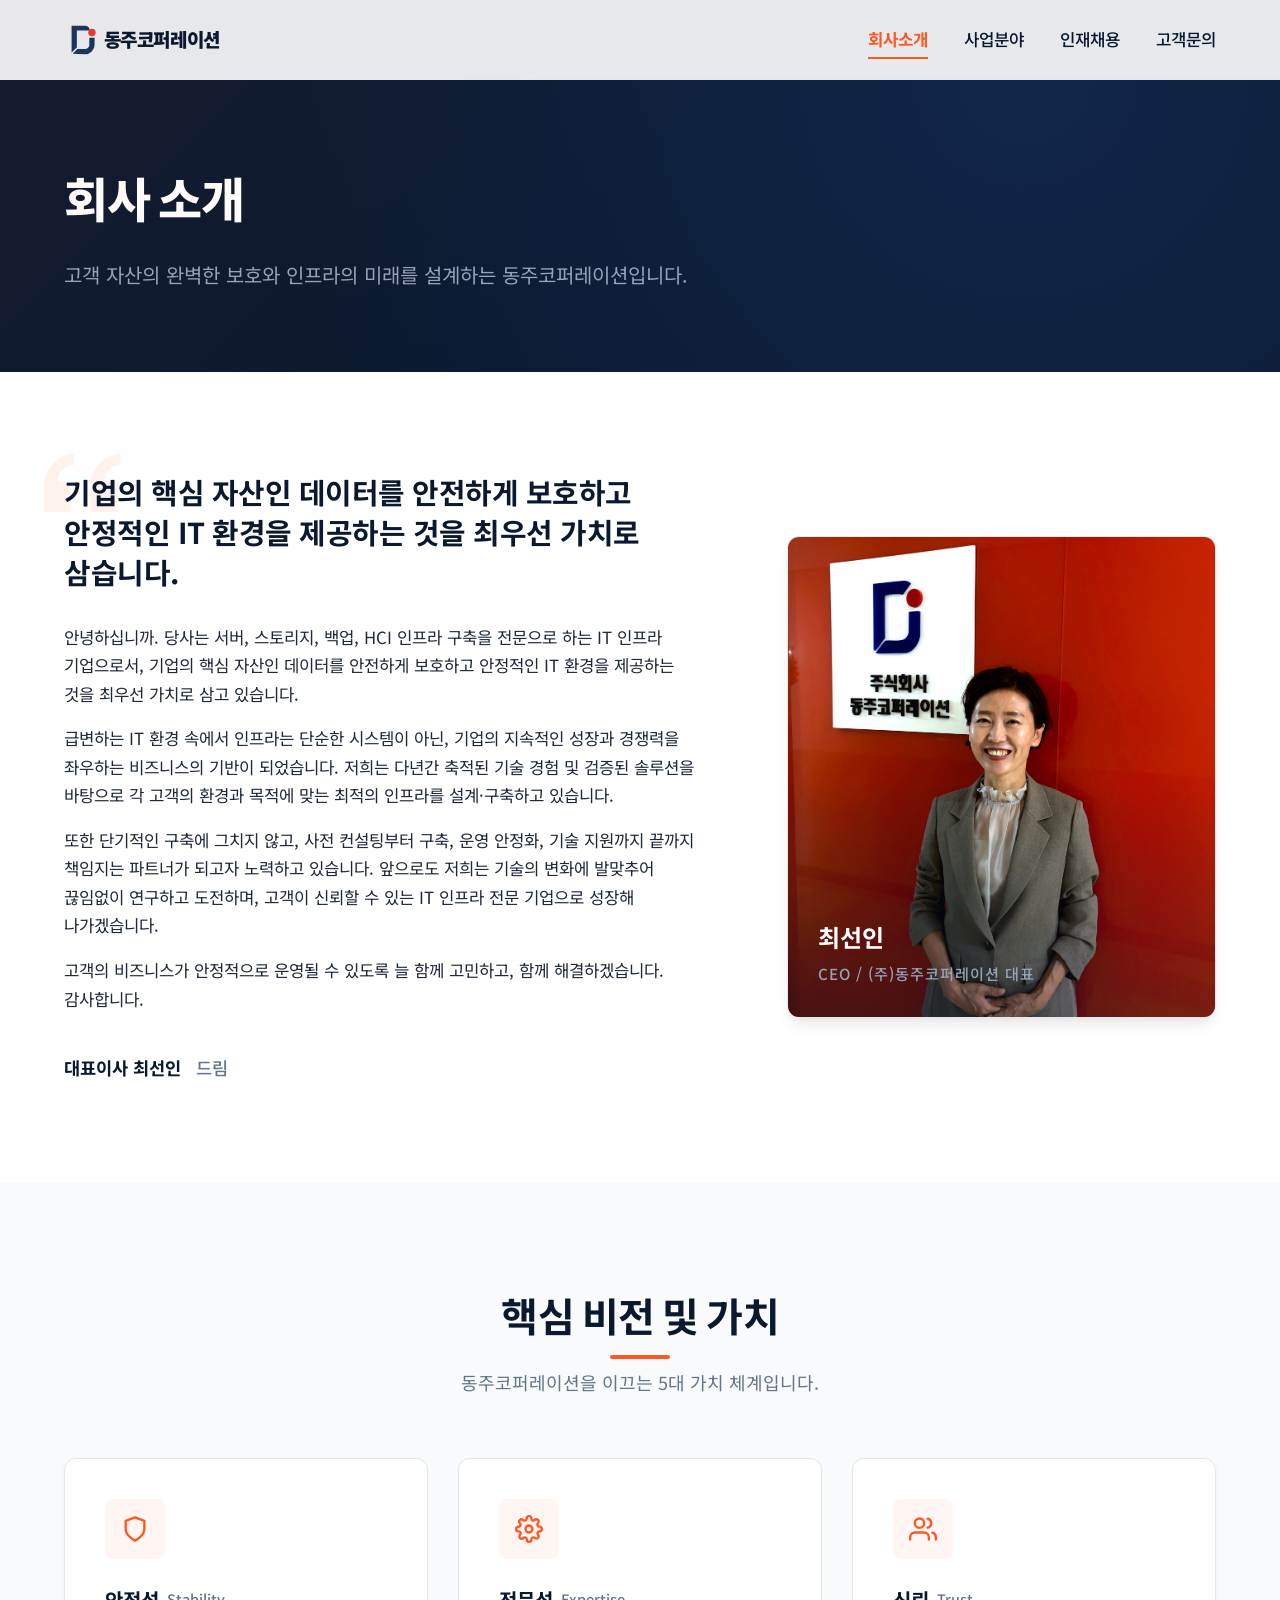
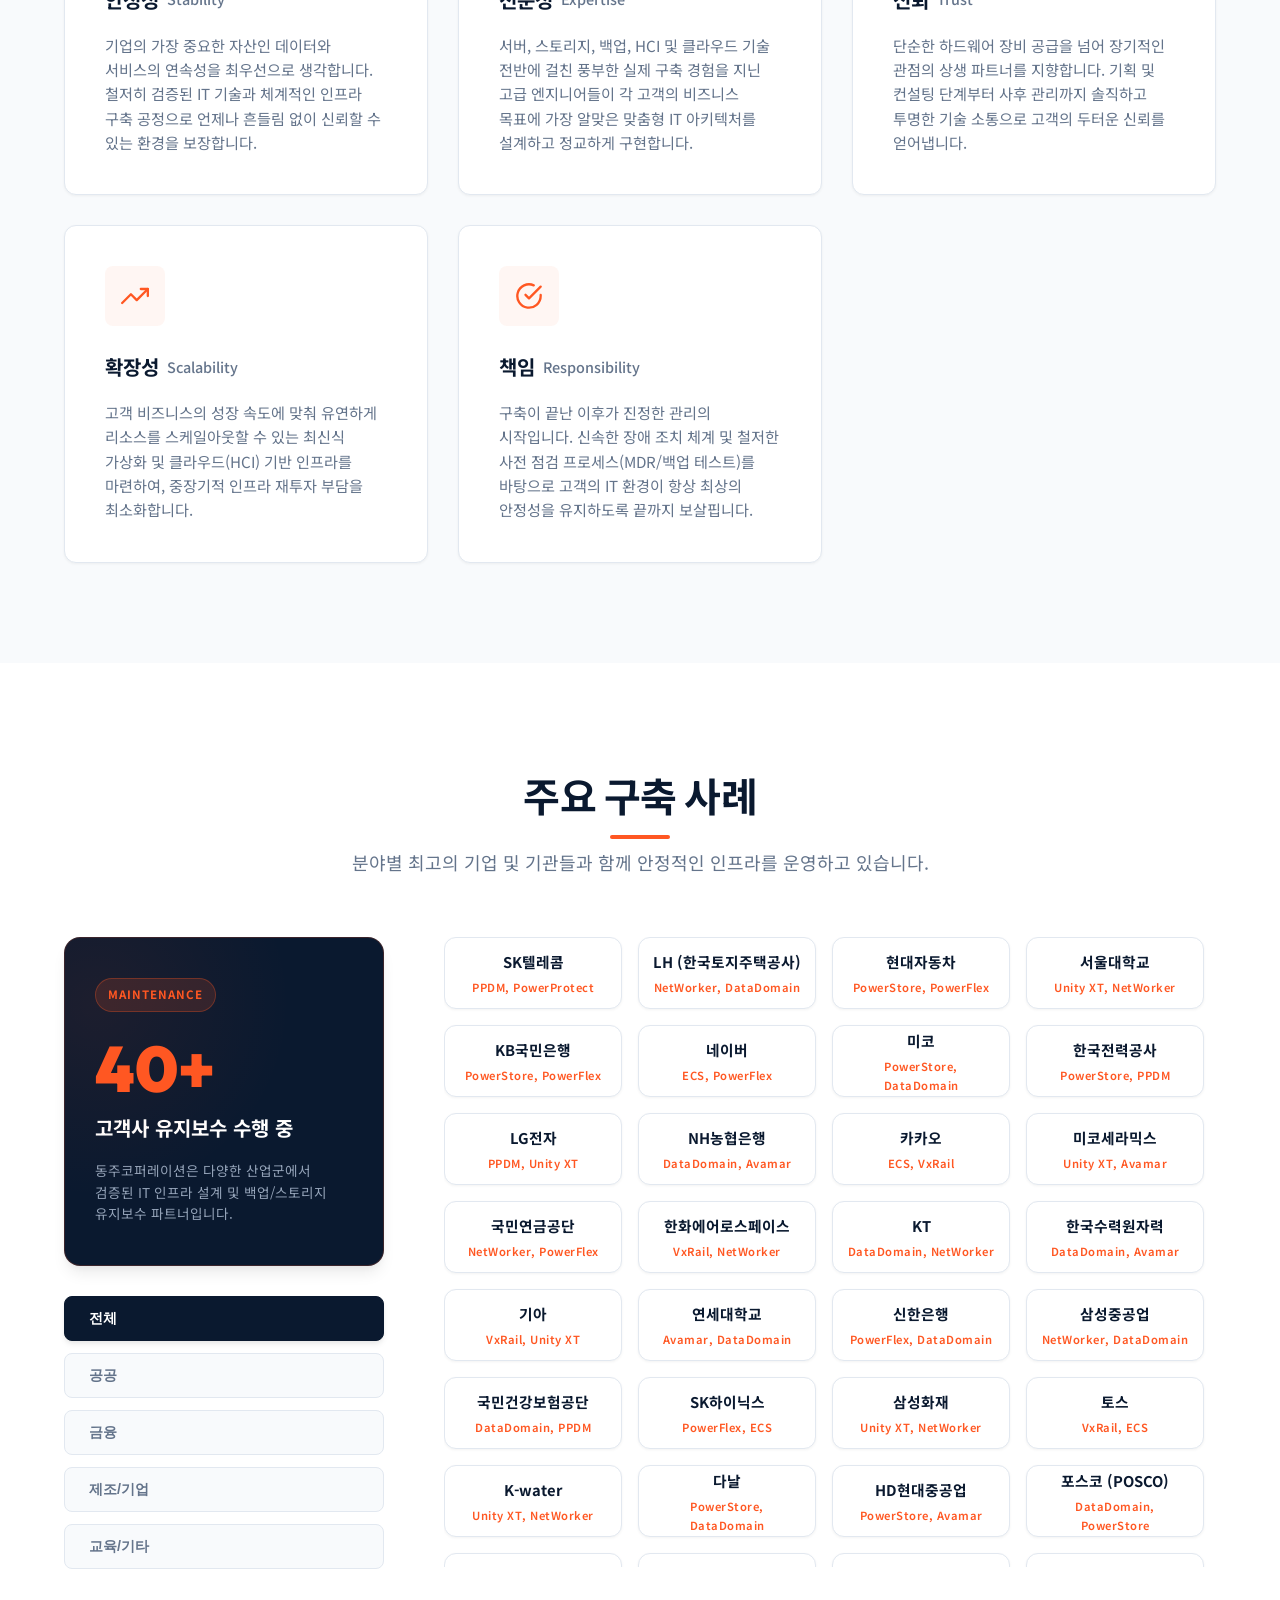
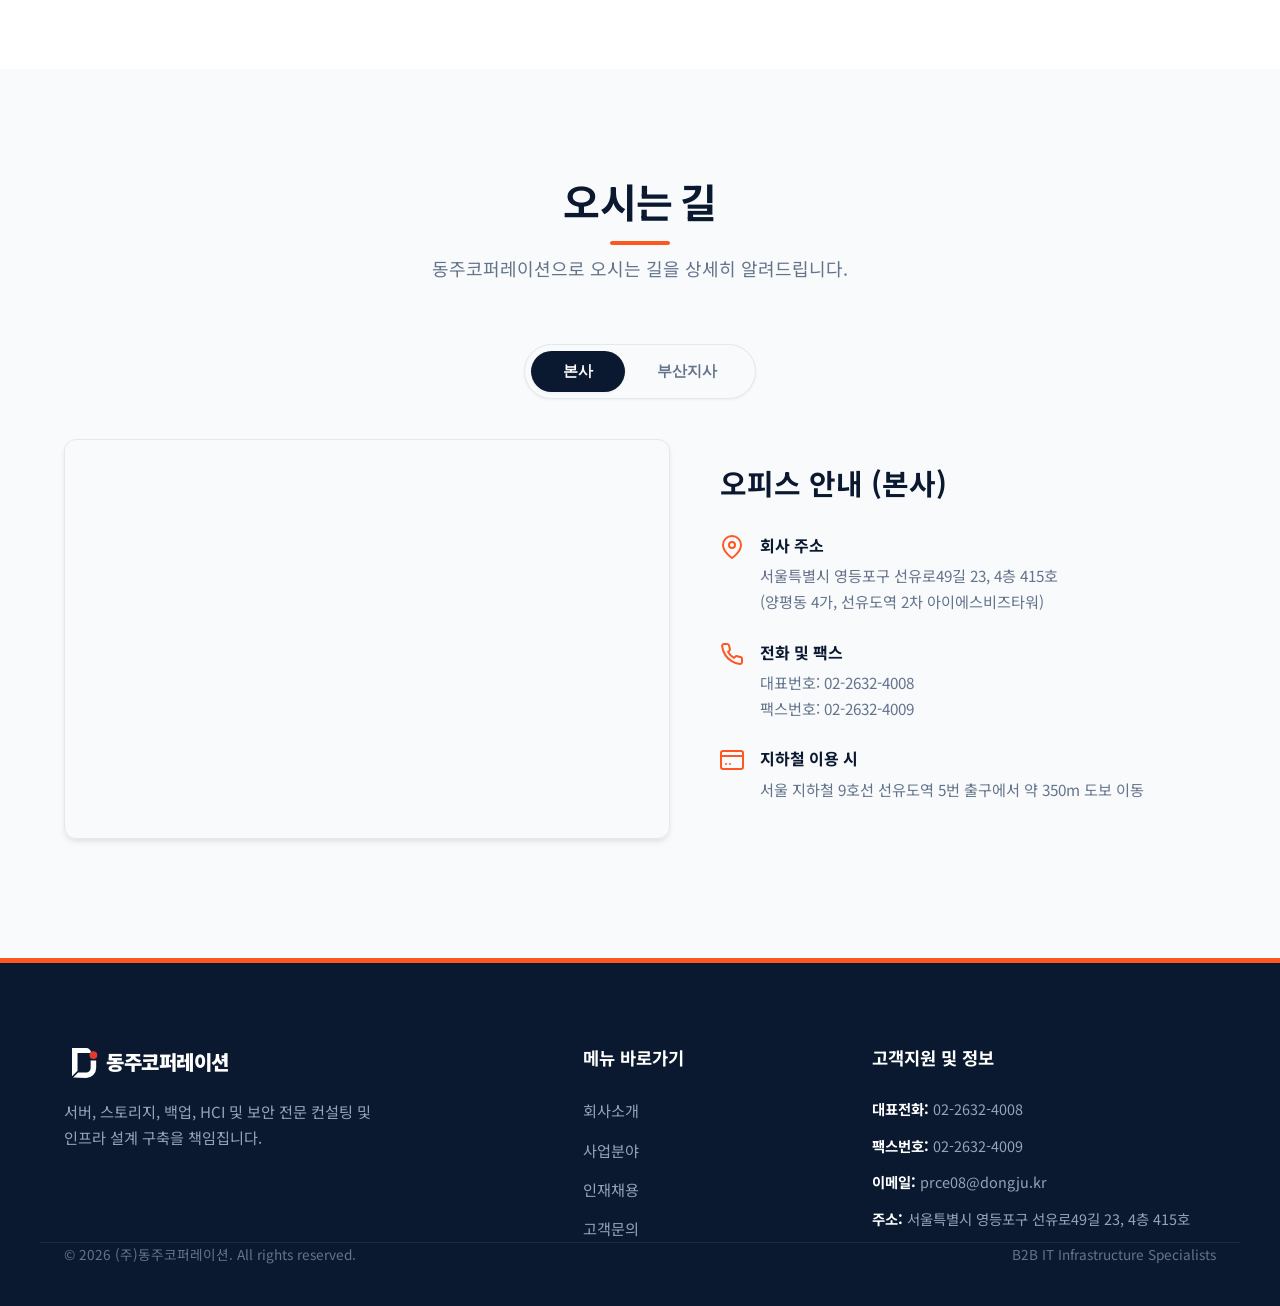
==== commit b523345f: "수정사항 반영 1. 오피스 안내 부분 부산 지사 추가 2. 대표이사 사진 변경 3. 사업 분야 퓨어스토리지 내용 추가 4. 사업 분야 일부 제품 링크 수정 5. 인포 문의용" ====
--- a/dongju-coporation-renewal-v1/about.html
+++ b/dongju-coporation-renewal-v1/about.html
@@ -74,7 +74,7 @@
       </div>
       <div class="ceo-image-container">
         <!-- Tech/Profile Representative Image Link -->
-        <img class="ceo-image" src="https://static.wixstatic.com/media/a38594_169686557c9547ebb536f97c9a74a8c5~mv2.png/v1/fill/w_448,h_591,al_c,lg_1,q_85,enc_avif,quality_auto/a38594_169686557c9547ebb536f97c9a74a8c5~mv2.png" alt="최선인 대표이사 프로필">
+        <img class="ceo-image" src="./img/ceo.jpg" alt="최선인 대표이사 프로필">
         <div class="ceo-image-badge">
           <div class="ceo-name">최선인</div>
           <div class="ceo-title">CEO / (주)동주코퍼레이션 대표</div>
@@ -375,64 +375,99 @@
         <p class="section-subtitle">동주코퍼레이션으로 오시는 길을 상세히 알려드립니다.</p>
       </div>
       
+      <div class="location-tabs-wrap">
+        <div class="location-tabs">
+          <button class="location-tab active" data-office="seoul">본사</button>
+          <button class="location-tab" data-office="busan">부산지사</button>
+        </div>
+      </div>
+      
       <div class="location-grid">
-        <!-- SVG Stylized Vector Map representation -->
-        <div class="map-outer">
-          <div class="map-placeholder-graphics">
-            <svg class="map-icon-svg" width="60" height="60" viewBox="0 0 24 24" fill="none" stroke="currentColor" stroke-width="2" stroke-linecap="round" stroke-linejoin="round">
-              <path d="M21 10c0 7-9 13-9 13s-9-6-9-13a9 9 0 0 1 18 0z"></path>
-              <circle cx="12" cy="10" r="3"></circle>
-            </svg>
-            <div class="map-placeholder-title">선유도역 2차 아이에스비즈타워 415호</div>
-            <p class="map-placeholder-desc">9호선 선유도역 5번 출구 도보 5분 거리 (약 350m)</p>
-            <!-- A grid diagram of a map -->
-            <svg width="300" height="150" viewBox="0 0 300 150" style="margin-top: 20px; background: rgba(0,0,0,0.03); border-radius: 6px;">
-              <!-- Road grids -->
-              <line x1="10" y1="75" x2="290" y2="75" stroke="#CFD8DC" stroke-width="12" />
-              <line x1="150" y1="10" x2="150" y2="140" stroke="#CFD8DC" stroke-width="12" />
-              <!-- Subways -->
-              <circle cx="150" cy="120" r="12" fill="#E65100"/>
-              <text x="150" y="124" fill="#FFFFFF" font-size="10" font-weight="900" text-anchor="middle">9</text>
-              <!-- Target building -->
-              <rect x="70" y="30" width="50" height="35" rx="3" fill="#0A192F"/>
-              <text x="95" y="52" fill="#FFFFFF" font-size="8" text-anchor="middle" font-weight="700">IS비즈타워</text>
-              <circle cx="95" cy="20" r="6" fill="#FF5722"/>
-              <path d="M95 14l2 6h-4l2-6z" fill="#FF5722"/>
-            </svg>
+        <!-- Map Column -->
+        <div class="map-column">
+          <!-- Seoul Office Map -->
+          <div class="map-outer office-map seoul active">
+            <iframe src="https://www.google.com/maps/embed?pb=!1m5!3m3!1m2!1s0x357c9ec3fdf44375%3A0x6a3ab3b41f46089a!2z7ISc7Jq47Yq567OE7IucIOyYgeuTse2PrOq1rCDshKDsnKDroZw0Oeq4uCAyMyA07Li1IDQxNe2YuA!5e0!3m2!1sko!2skr!4v1787235813092!5m2!1sko!2skr" width="100%" height="100%" style="border:0; position: absolute; top:0; left:0; width:100%; height:100%;" allowfullscreen="" loading="lazy" referrerpolicy="strict-origin-when-cross-origin"></iframe>
+          </div>
+          
+          <!-- Busan Office Map -->
+          <div class="map-outer office-map busan" style="display: none;">
+            <iframe src="https://www.google.com/maps/embed?pb=!1m5!3m3!1m2!1s0x356892c796ffda13%3A0x144cb8df7dff8f38!2z67aA7IKw6rSR7Jet7IucIO2VtOyatOuMgOq1rCBBUEVD66GcIDE3IDEzMTDtmLg!5e0!3m2!1sko!2skr!4v1787235911221!5m2!1sko!2skr" width="100%" height="100%" style="border:0; position: absolute; top:0; left:0; width:100%; height:100%;" allowfullscreen="" loading="lazy" referrerpolicy="strict-origin-when-cross-origin"></iframe>
           </div>
         </div>
         
-        <div class="location-info-panel">
-          <h3 class="loc-info-title">오피스 안내</h3>
+        <!-- Info Column -->
+        <div class="info-column">
+          <!-- Seoul Office Info -->
+          <div class="location-info-panel office-info seoul active">
+            <h3 class="loc-info-title">오피스 안내 (본사)</h3>
+            
+            <div class="loc-details-list">
+              <div class="loc-detail-item">
+                <div class="loc-item-icon">
+                  <svg width="24" height="24" viewBox="0 0 24 24" fill="none" stroke="currentColor" stroke-width="2" stroke-linecap="round" stroke-linejoin="round"><path d="M21 10c0 7-9 13-9 13s-9-6-9-13a9 9 0 0 1 18 0z"></path><circle cx="12" cy="10" r="3"></circle></svg>
+                </div>
+                <div class="loc-item-text">
+                  <h4>회사 주소</h4>
+                  <p>서울특별시 영등포구 선유로49길 23, 4층 415호<br>(양평동 4가, 선유도역 2차 아이에스비즈타워)</p>
+                </div>
+              </div>
+
+              <div class="loc-detail-item">
+                <div class="loc-item-icon">
+                  <svg width="24" height="24" viewBox="0 0 24 24" fill="none" stroke="currentColor" stroke-width="2" stroke-linecap="round" stroke-linejoin="round"><path d="M22 16.92v3a2 2 0 0 1-2.18 2 19.79 19.79 0 0 1-8.63-3.07 19.5 19.5 0 0 1-6-6 19.79 19.79 0 0 1-3.07-8.67A2 2 0 0 1 4.11 2h3a2 2 0 0 1 2 1.72 12.84 12.84 0 0 0 .7 2.81 2 2 0 0 1-.45 2.11L8.09 9.91a16 16 0 0 0 6 6l1.27-1.27a2 2 0 0 1 2.11-.45 12.84 12.84 0 0 0 2.81.7A2 2 0 0 1 22 16.92z"></path></svg>
+                </div>
+                <div class="loc-item-text">
+                  <h4>전화 및 팩스</h4>
+                  <p>대표번호: 02-2632-4008<br>팩스번호: 02-2632-4009</p>
+                </div>
+              </div>
+
+              <div class="loc-detail-item">
+                <div class="loc-item-icon">
+                  <svg width="24" height="24" viewBox="0 0 24 24" fill="none" stroke="currentColor" stroke-width="2" stroke-linecap="round" stroke-linejoin="round"><rect x="1" y="3" width="22" height="18" rx="2" ry="2"></rect><line x1="1" y1="8" x2="23" y2="8"></line><line x1="6" y1="16" x2="6.01" y2="16"></line><line x1="10" y1="16" x2="10.01" y2="16"></line></svg>
+                </div>
+                <div class="loc-item-text">
+                  <h4>지하철 이용 시</h4>
+                  <p>서울 지하철 9호선 선유도역 5번 출구에서 약 350m 도보 이동</p>
+                </div>
+              </div>
+            </div>
+          </div>
           
-          <div class="loc-details-list">
-            <div class="loc-detail-item">
-              <div class="loc-item-icon">
-                <svg width="24" height="24" viewBox="0 0 24 24" fill="none" stroke="currentColor" stroke-width="2" stroke-linecap="round" stroke-linejoin="round"><path d="M21 10c0 7-9 13-9 13s-9-6-9-13a9 9 0 0 1 18 0z"></path><circle cx="12" cy="10" r="3"></circle></svg>
+          <!-- Busan Office Info -->
+          <div class="location-info-panel office-info busan" style="display: none;">
+            <h3 class="loc-info-title">오피스 안내 (부산지사)</h3>
+            
+            <div class="loc-details-list">
+              <div class="loc-detail-item">
+                <div class="loc-item-icon">
+                  <svg width="24" height="24" viewBox="0 0 24 24" fill="none" stroke="currentColor" stroke-width="2" stroke-linecap="round" stroke-linejoin="round"><path d="M21 10c0 7-9 13-9 13s-9-6-9-13a9 9 0 0 1 18 0z"></path><circle cx="12" cy="10" r="3"></circle></svg>
+                </div>
+                <div class="loc-item-text">
+                  <h4>회사 주소</h4>
+                  <p>부산광역시 해운대구 APEC로 17, 1310호<br>(우동, 센텀리더스마크)</p>
+                </div>
               </div>
-              <div class="loc-item-text">
-                <h4>회사 주소</h4>
-                <p>서울특별시 영등포구 선유로49길 23, 4층 415호<br>(양평동 4가, 선유도역 2차 아이에스비즈타워)</p>
+
+              <div class="loc-detail-item">
+                <div class="loc-item-icon">
+                  <svg width="24" height="24" viewBox="0 0 24 24" fill="none" stroke="currentColor" stroke-width="2" stroke-linecap="round" stroke-linejoin="round"><path d="M22 16.92v3a2 2 0 0 1-2.18 2 19.79 19.79 0 0 1-8.63-3.07 19.5 19.5 0 0 1-6-6 19.79 19.79 0 0 1-3.07-8.67A2 2 0 0 1 4.11 2h3a2 2 0 0 1 2 1.72 12.84 12.84 0 0 0 .7 2.81 2 2 0 0 1-.45 2.11L8.09 9.91a16 16 0 0 0 6 6l1.27-1.27a2 2 0 0 1 2.11-.45 12.84 12.84 0 0 0 2.81.7A2 2 0 0 1 22 16.92z"></path></svg>
+                </div>
+                <div class="loc-item-text">
+                  <h4>전화 및 팩스</h4>
+                  <p>대표번호: 02-2632-4008 (본사 통합 문의)<br>팩스번호: 02-2632-4009</p>
+                </div>
               </div>
-            </div>
-
-            <div class="loc-detail-item">
-              <div class="loc-item-icon">
-                <svg width="24" height="24" viewBox="0 0 24 24" fill="none" stroke="currentColor" stroke-width="2" stroke-linecap="round" stroke-linejoin="round"><path d="M22 16.92v3a2 2 0 0 1-2.18 2 19.79 19.79 0 0 1-8.63-3.07 19.5 19.5 0 0 1-6-6 19.79 19.79 0 0 1-3.07-8.67A2 2 0 0 1 4.11 2h3a2 2 0 0 1 2 1.72 12.84 12.84 0 0 0 .7 2.81 2 2 0 0 1-.45 2.11L8.09 9.91a16 16 0 0 0 6 6l1.27-1.27a2 2 0 0 1 2.11-.45 12.84 12.84 0 0 0 2.81.7A2 2 0 0 1 22 16.92z"></path></svg>
-              </div>
-              <div class="loc-item-text">
-                <h4>전화 및 팩스</h4>
-                <p>대표번호: 02-2632-4008<br>팩스번호: 02-2632-4009</p>
-              </div>
-            </div>
-
-            <div class="loc-detail-item">
-              <div class="loc-item-icon">
-                <svg width="24" height="24" viewBox="0 0 24 24" fill="none" stroke="currentColor" stroke-width="2" stroke-linecap="round" stroke-linejoin="round"><rect x="1" y="3" width="22" height="18" rx="2" ry="2"></rect><line x1="1" y1="8" x2="23" y2="8"></line><line x1="6" y1="16" x2="6.01" y2="16"></line><line x1="10" y1="16" x2="10.01" y2="16"></line></svg>
-              </div>
-              <div class="loc-item-text">
-                <h4>지하철 이용 시</h4>
-                <p>서울 지하철 9호선 선유도역 5번 출구에서 약 350m 도보 이동</p>
+
+              <div class="loc-detail-item">
+                <div class="loc-item-icon">
+                  <svg width="24" height="24" viewBox="0 0 24 24" fill="none" stroke="currentColor" stroke-width="2" stroke-linecap="round" stroke-linejoin="round"><rect x="1" y="3" width="22" height="18" rx="2" ry="2"></rect><line x1="1" y1="8" x2="23" y2="8"></line><line x1="6" y1="16" x2="6.01" y2="16"></line><line x1="10" y1="16" x2="10.01" y2="16"></line></svg>
+                </div>
+                <div class="loc-item-text">
+                  <h4>지하철 이용 시</h4>
+                  <p>부산 지하철 2호선 센텀시티역 13번 출구에서 약 420m 도보 이동</p>
+                </div>
               </div>
             </div>
           </div>
@@ -476,7 +511,7 @@
         <div class="footer-info">
           <p><strong>대표전화:</strong> 02-2632-4008</p>
           <p><strong>팩스번호:</strong> 02-2632-4009</p>
-          <p><strong>이메일:</strong> info@dongju.kr</p>
+          <p><strong>이메일:</strong> prce08@dongju.kr</p>
           <p><strong>주소:</strong> 서울특별시 영등포구 선유로49길 23, 4층 415호</p>
         </div>
       </div>
--- a/dongju-coporation-renewal-v1/css/style.css
+++ b/dongju-coporation-renewal-v1/css/style.css
@@ -2576,4 +2576,54 @@
   min-width: 0; /* grid cell 내 축소 방지 방어 코드 */
   padding: 12px 14px;
   height: 72px;
+}
+
+/* Location Tabs and Switching Styling */
+.location-tabs-wrap {
+  display: flex;
+  justify-content: center;
+  margin-bottom: 40px;
+}
+
+.location-tabs {
+  display: inline-flex;
+  background-color: var(--bg-light);
+  padding: 6px;
+  border-radius: 30px;
+  border: 1px solid var(--border-color);
+  box-shadow: var(--shadow-sm);
+}
+
+.location-tab {
+  padding: 10px 32px;
+  border-radius: 24px;
+  border: none;
+  background: none;
+  font-size: 0.95rem;
+  font-weight: 700;
+  color: var(--text-muted);
+  cursor: pointer;
+  transition: var(--transition);
+}
+
+.location-tab:hover {
+  color: var(--primary-color);
+}
+
+.location-tab.active {
+  background-color: var(--primary-color);
+  color: var(--bg-white);
+  box-shadow: var(--shadow-sm);
+}
+
+/* Transitions for map and info content */
+.office-map, .office-info {
+  opacity: 0;
+  transform: translateY(10px);
+  transition: opacity 0.4s ease, transform 0.4s ease;
+}
+
+.office-map.active, .office-info.active {
+  opacity: 1;
+  transform: translateY(0);
 }
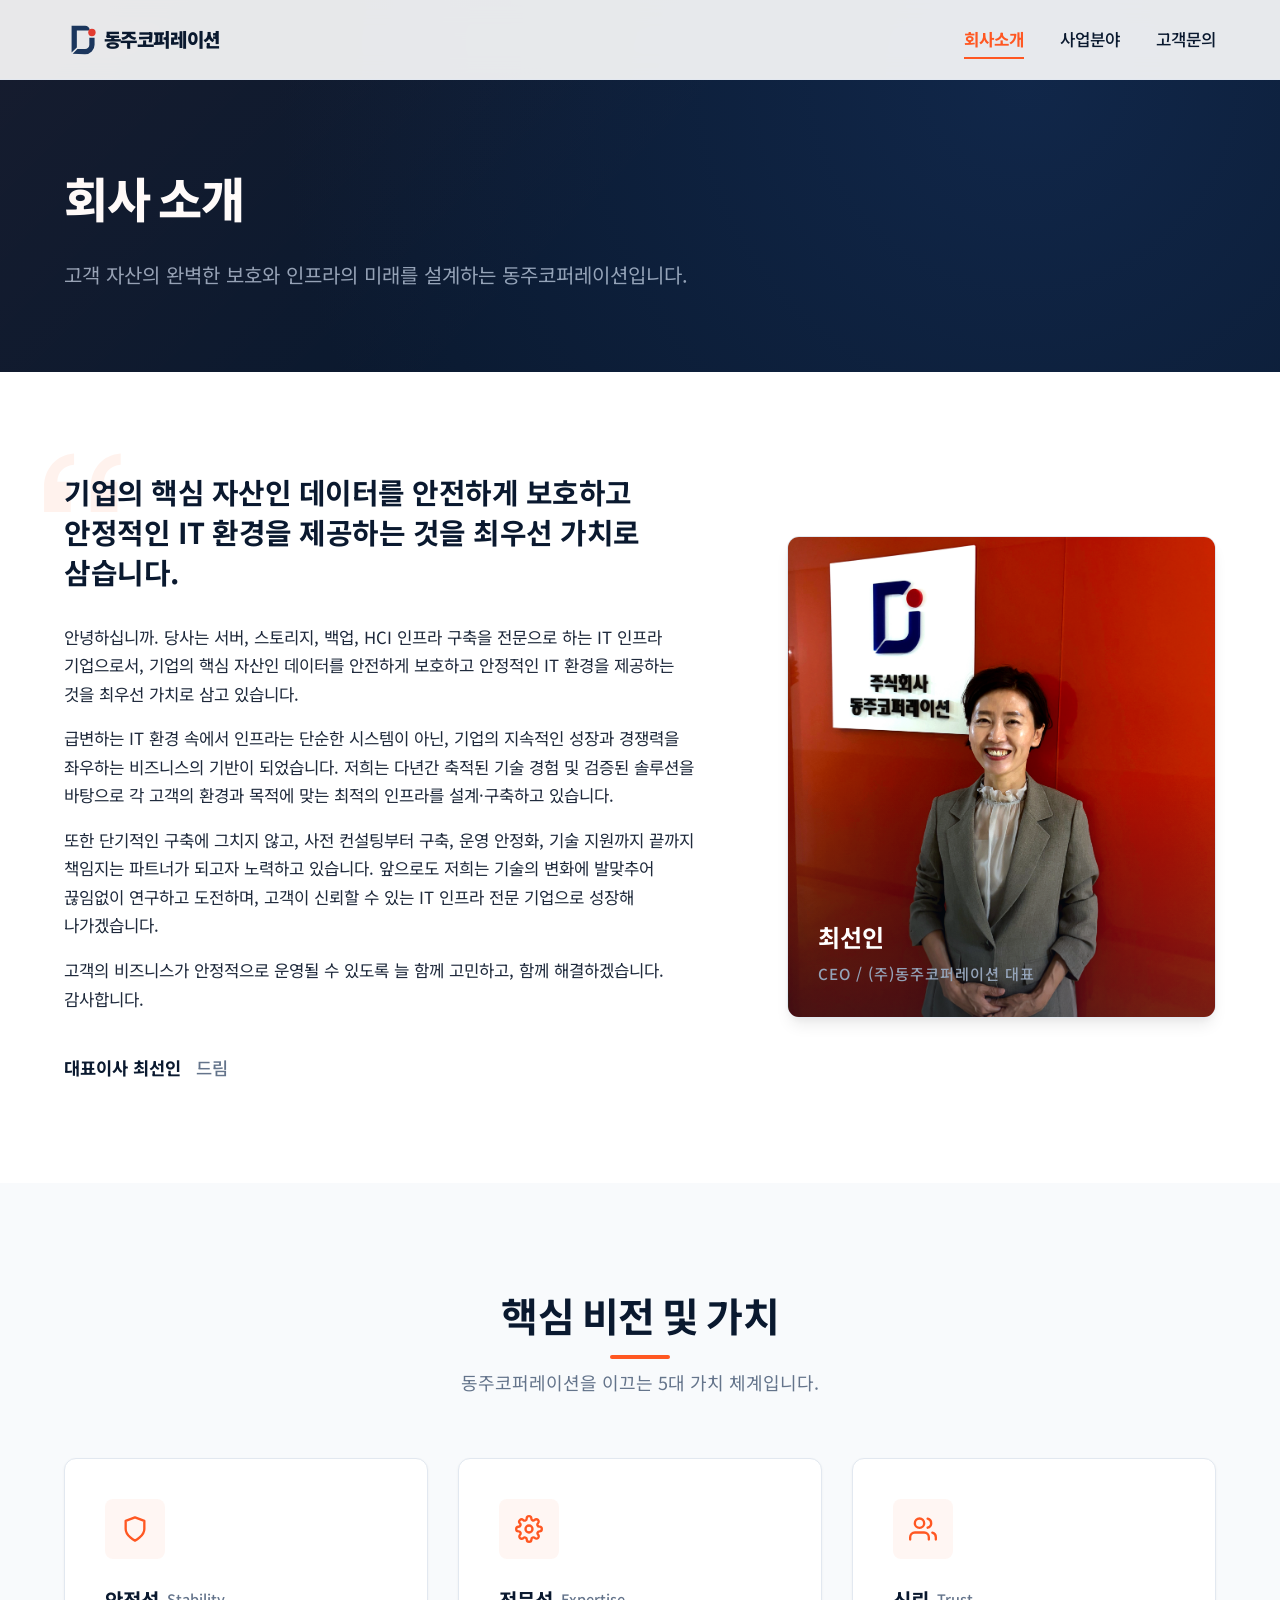
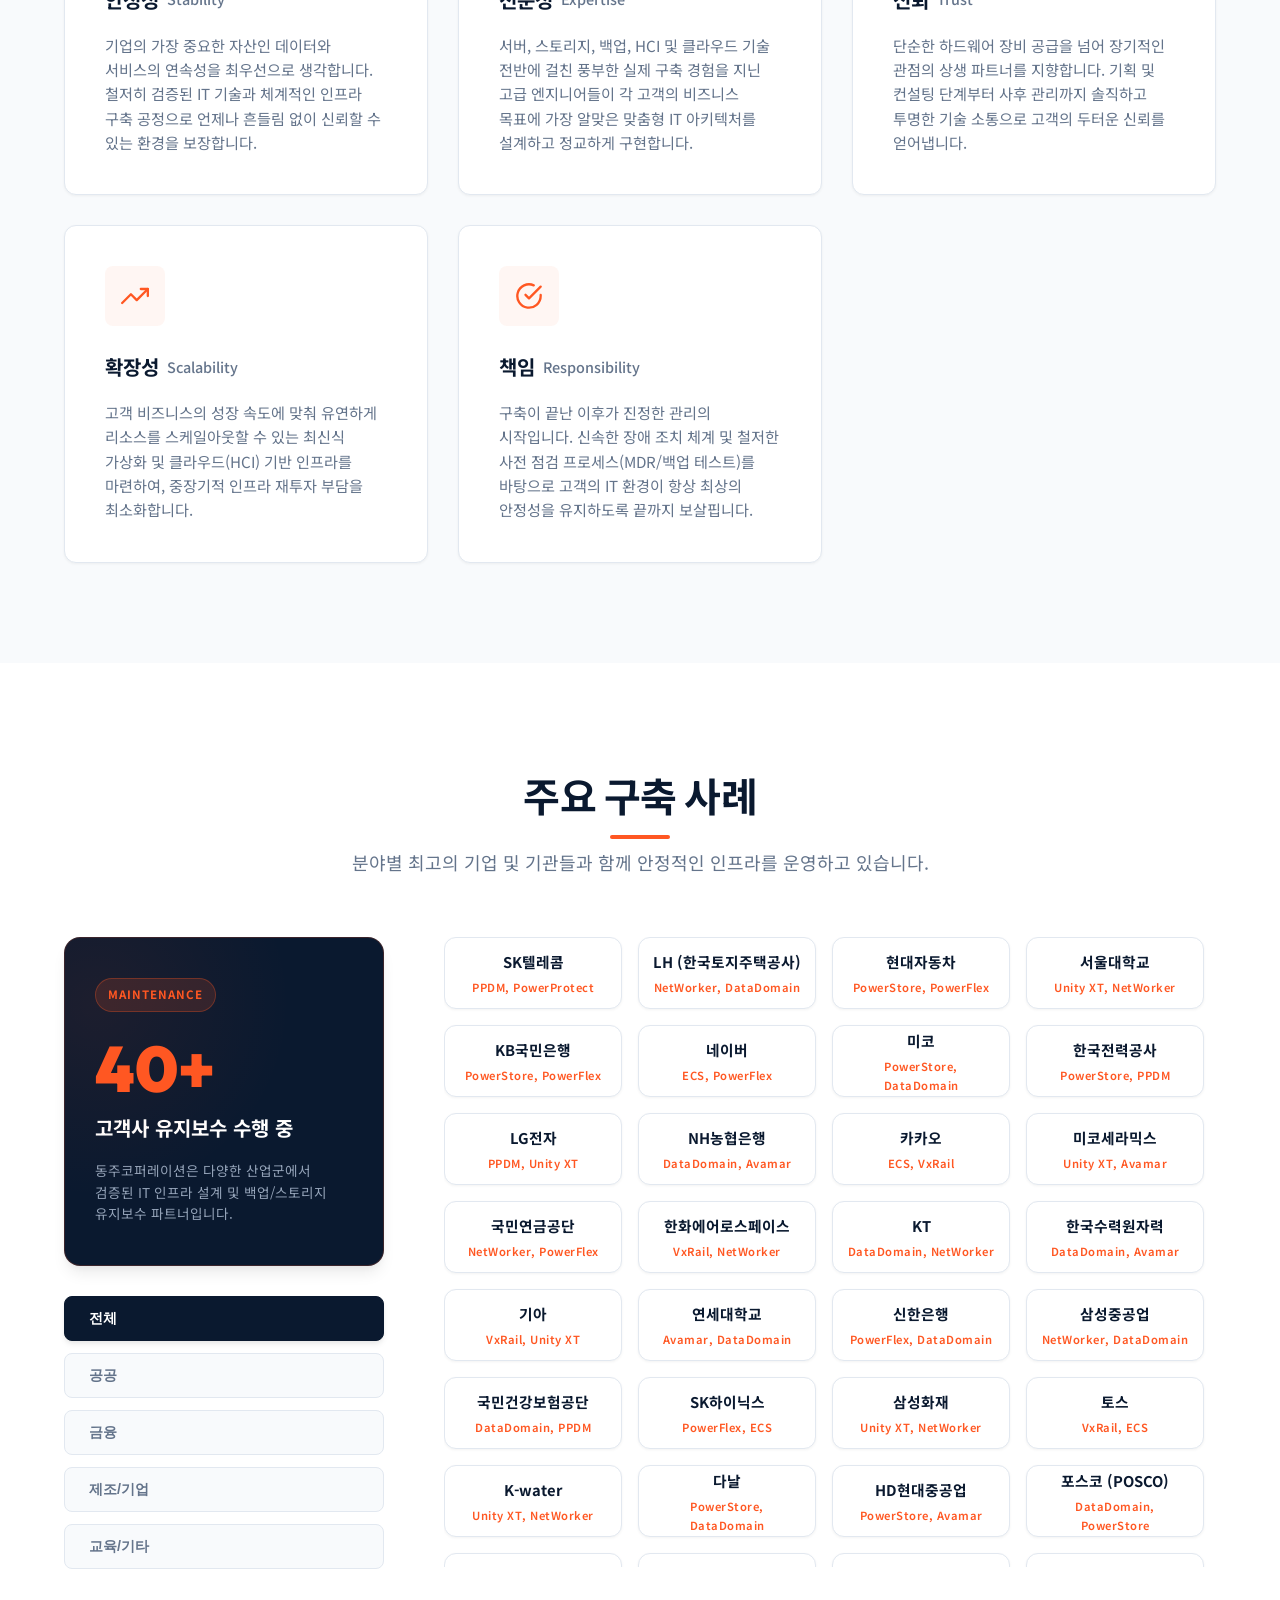
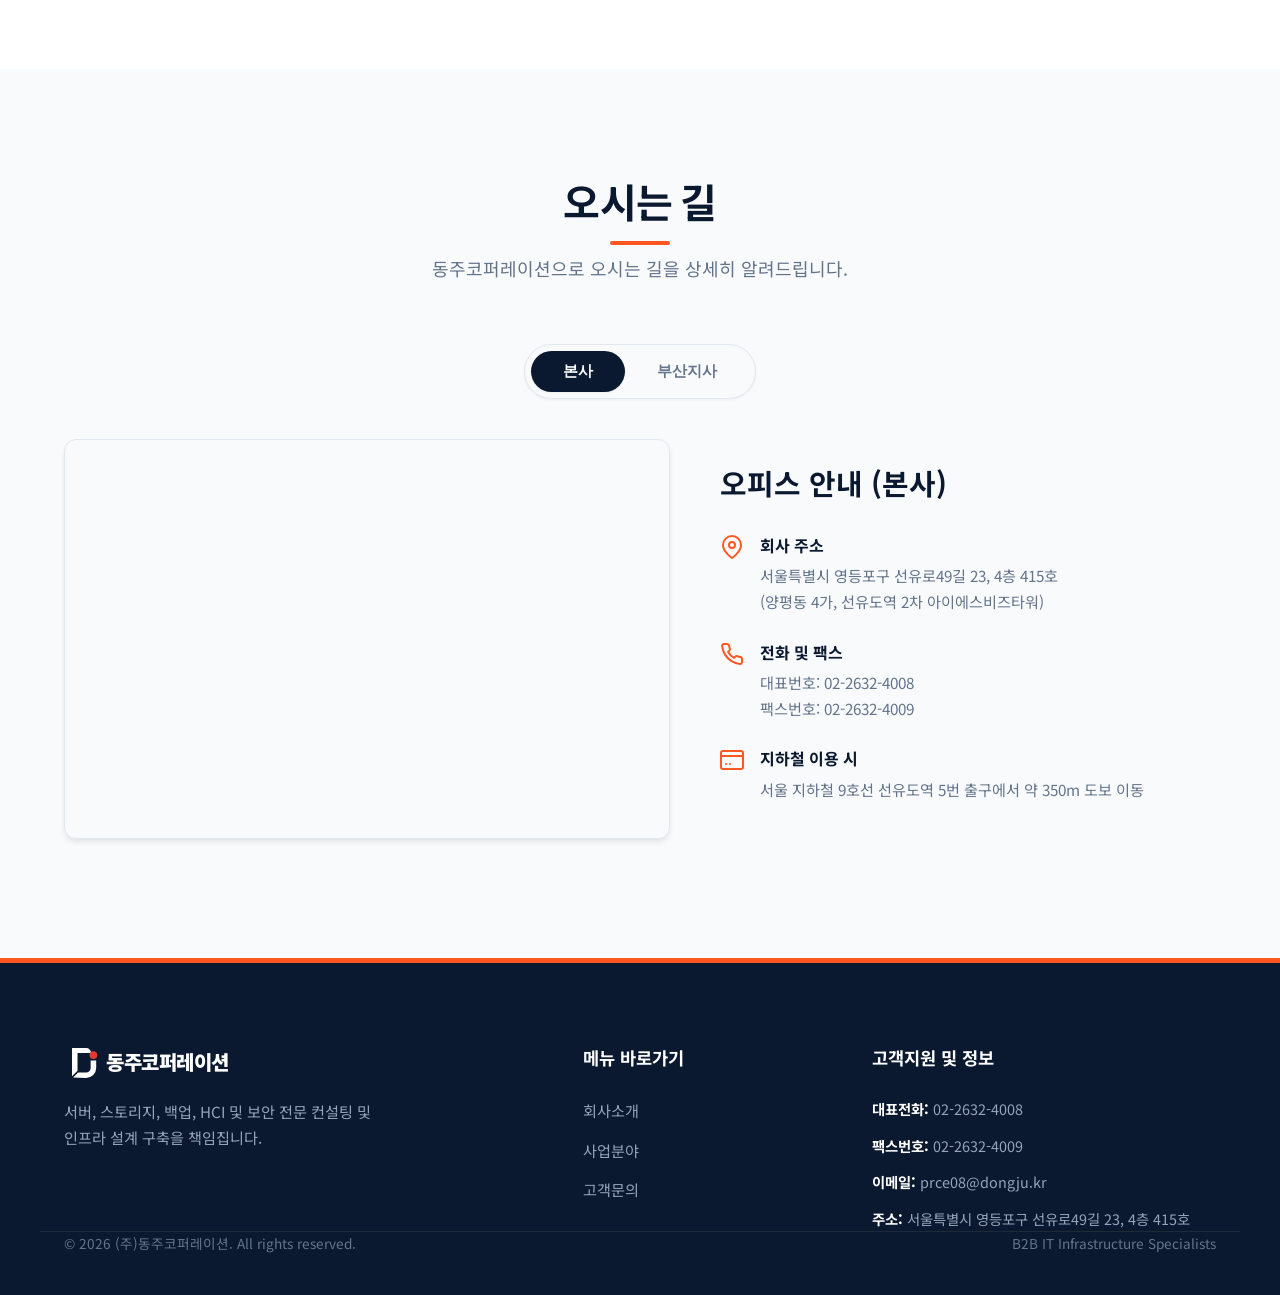
==== commit 212ef1db: "수정사항반영 1. 각 페이지에서 '인재채용' 링크 삭제" ====
--- a/dongju-coporation-renewal-v1/about.html
+++ b/dongju-coporation-renewal-v1/about.html
@@ -30,7 +30,6 @@
         <ul class="nav-menu">
           <li><a href="about.html" class="nav-link active">회사소개</a></li>
           <li><a href="solutions.html" class="nav-link">사업분야</a></li>
-          <li><a href="careers.html" class="nav-link">인재채용</a></li>
           <li><a href="contact.html" class="nav-link">고객문의</a></li>
         </ul>
       </nav>
@@ -502,7 +501,6 @@
         <ul class="footer-links">
           <li><a href="about.html">회사소개</a></li>
           <li><a href="solutions.html">사업분야</a></li>
-          <li><a href="careers.html">인재채용</a></li>
           <li><a href="contact.html">고객문의</a></li>
         </ul>
       </div>
